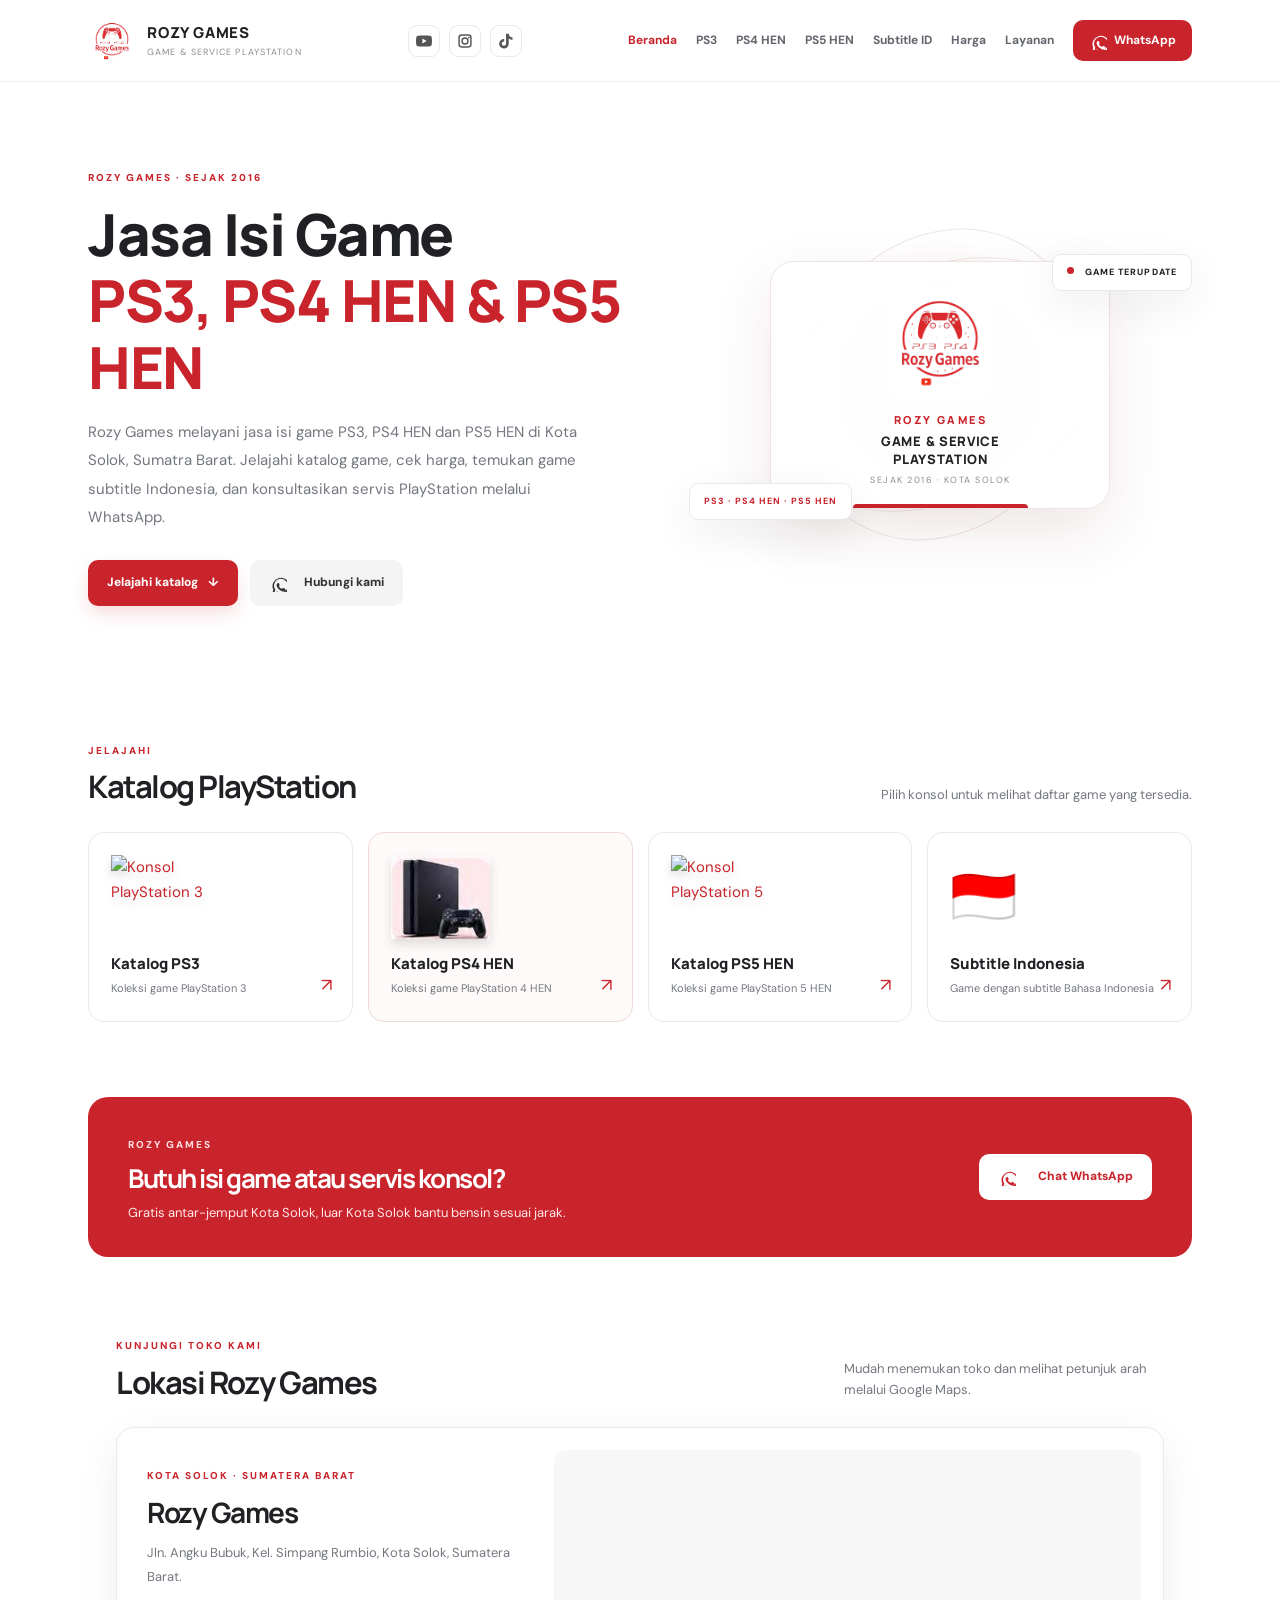
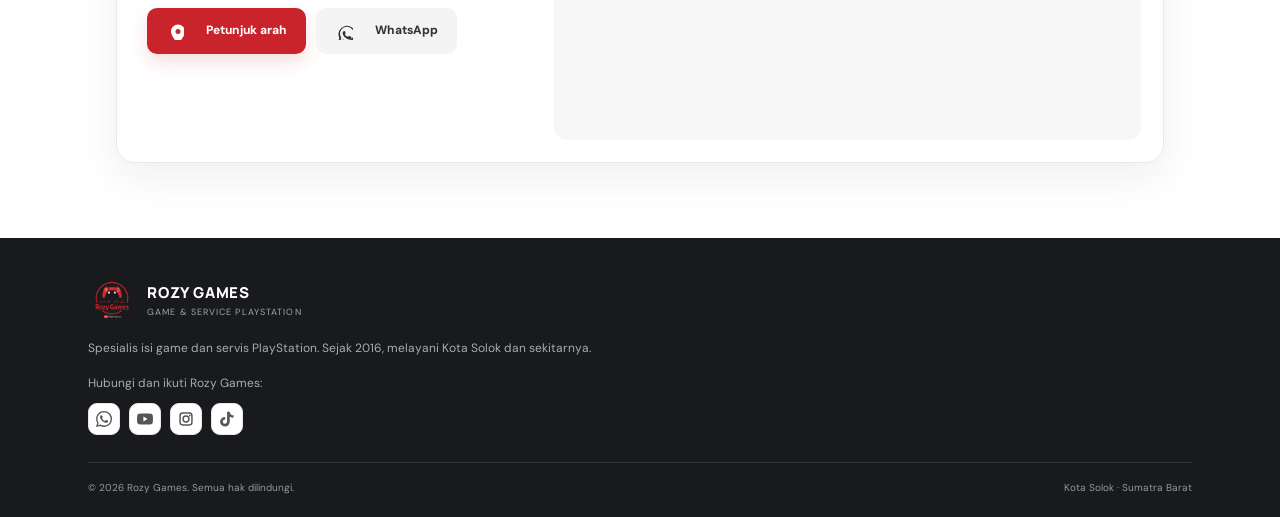
==== index.html @ 08926e6e "Tambahkan data bisnis lokal terstruktur Rozy Games" ====
<!doctype html>
<html lang="id">
<head>
  <meta charset="utf-8">
  <meta name="viewport" content="width=device-width, initial-scale=1">
  <meta name="theme-color" content="#ffffff">
  <meta name="description" content="Rozy Games melayani jasa isi game PS3, PS4 HEN dan PS5 HEN di Kota Solok, Sumatra Barat. Lihat katalog game, harga isi game, subtitle Indonesia, dan layanan servis PlayStation. Hubungi WhatsApp.">
  <title>Rozy Games | Jasa Isi Game PS3, PS4 HEN & PS5 HEN Kota Solok</title>
  <link rel="preconnect" href="https://fonts.googleapis.com">
  <link rel="preconnect" href="https://fonts.gstatic.com" crossorigin>
  <link href="https://fonts.googleapis.com/css2?family=DM+Sans:wght@400;500;600;700;800&family=Manrope:wght@400;500;600;700;800&display=swap" rel="stylesheet">
  <link rel="stylesheet" href="css/style.css">
  <style>
    .location-section{max-width:1104px;margin:0 auto 75px;padding:0 28px}
    .location-card{display:grid;grid-template-columns:.8fr 1.2fr;gap:24px;align-items:stretch;border:1px solid var(--line);border-radius:18px;padding:22px;background:#fff;box-shadow:var(--shadow)}
    .location-info{padding:12px 8px}.location-info h2{font-size:28px;margin:9px 0 12px}.location-info p{color:var(--muted);font-size:13px;line-height:1.8}
    .location-map{width:100%;min-height:290px;border:0;border-radius:13px;background:var(--soft)}
    .location-actions{display:flex;gap:10px;flex-wrap:wrap;margin-top:20px}
    @media(max-width:760px){.location-section{padding:0 18px;margin-bottom:50px}.location-card{grid-template-columns:1fr;padding:17px;gap:15px}.location-map{min-height:250px}.location-info{padding:5px}}
  </style>

<link rel="canonical" href="https://rozygames.github.io/rozy-games/">
<meta property="og:type" content="website">
<meta property="og:locale" content="id_ID">
<meta property="og:site_name" content="Rozy Games">
<meta property="og:title" content="Rozy Games | Jasa Isi Game PS3, PS4 HEN & PS5 HEN Kota Solok">
<meta property="og:description" content="Rozy Games Kota Solok, Sumatera Barat: katalog game PS3, PS4 HEN, PS5 HEN, game subtitle Indonesia, isi game dan servis PlayStation. Hubungi WhatsApp.">
<meta property="og:url" content="https://rozygames.github.io/rozy-games/">
<meta name="twitter:card" content="summary">
<meta name="twitter:title" content="Rozy Games | Jasa Isi Game PS3, PS4 HEN & PS5 HEN Kota Solok">
<meta name="twitter:description" content="Rozy Games Kota Solok, Sumatera Barat: katalog game PS3, PS4 HEN, PS5 HEN, game subtitle Indonesia, isi game dan servis PlayStation. Hubungi WhatsApp.">
<script type="application/ld+json">
{
  "@context":"https://schema.org",
  "@graph":[
    {
      "@type":"WebSite",
      "@id":"https://rozygames.github.io/rozy-games/#website",
      "url":"https://rozygames.github.io/rozy-games/",
      "name":"Rozy Games",
      "inLanguage":"id-ID"
    },
    {
      "@type":"LocalBusiness",
      "@id":"https://rozygames.github.io/rozy-games/#business",
      "name":"Rozy Games",
      "url":"https://rozygames.github.io/rozy-games/",
      "image":"https://rozygames.github.io/rozy-games/assets/logo-rozy.png",
      "description":"Jasa isi game PS3, PS4 HEN dan PS5 HEN serta layanan servis PlayStation di Kota Solok, Sumatra Barat.",
      "telephone":"+6281270635111",
      "address":{
        "@type":"PostalAddress",
        "streetAddress":"Jln. Angku Bubuk, Kelurahan Simpang Rumbio",
        "addressLocality":"Kota Solok",
        "addressRegion":"Sumatra Barat",
        "addressCountry":"ID"
      },
      "geo":{
        "@type":"GeoCoordinates",
        "latitude":-0.8067235,
        "longitude":100.6772434
      },
      "areaServed":[
        {"@type":"City","name":"Kota Solok"},
        {"@type":"AdministrativeArea","name":"Sumatra Barat"}
      ],
      "sameAs":[
        "https://www.youtube.com/@RozyGames",
        "https://www.instagram.com/rozygames/",
        "https://www.tiktok.com/@rozy_games"
      ]
    }
  ]
}
</script>
</head>
<body>
<header class="site-header">
  <div class="header-inner">
    <a class="brand" href="index.html" aria-label="Rozy Games Beranda">
      <img class="brand-logo" src="assets/logo-rozy.png" alt="Logo Rozy Games">
      <span class="brand-text"><strong>ROZY GAMES</strong><small>GAME & SERVICE PLAYSTATION</small></span>
    </a>
    <div class="header-socials" aria-label="Media sosial Rozy Games">
      <a href="https://www.youtube.com/@RozyGames" target="_blank" rel="noopener noreferrer" aria-label="YouTube Rozy Games" title="YouTube">
        <svg viewBox="0 0 24 24" aria-hidden="true"><path d="M23.5 6.2a3 3 0 0 0-2.1-2.1C19.5 3.6 12 3.6 12 3.6s-7.5 0-9.4.5A3 3 0 0 0 .5 6.2 31 31 0 0 0 0 12a31 31 0 0 0 .5 5.8 3 3 0 0 0 2.1 2.1c1.9.5 9.4.5 9.4.5s7.5 0 9.4-.5a3 3 0 0 0 2.1-2.1A31 31 0 0 0 24 12a31 31 0 0 0-.5-5.8ZM9.6 15.6V8.4l6.3 3.6-6.3 3.6Z"/></svg>
      </a>
      <a href="https://www.instagram.com/rozygames/" target="_blank" rel="noopener noreferrer" aria-label="Instagram Rozy Games" title="Instagram">
        <svg viewBox="0 0 24 24" aria-hidden="true"><path d="M7 2h10a5 5 0 0 1 5 5v10a5 5 0 0 1-5 5H7a5 5 0 0 1-5-5V7a5 5 0 0 1 5-5Zm0 2.2A2.8 2.8 0 0 0 4.2 7v10A2.8 2.8 0 0 0 7 19.8h10a2.8 2.8 0 0 0 2.8-2.8V7A2.8 2.8 0 0 0 17 4.2H7Zm5 2.3a5.5 5.5 0 1 1 0 11 5.5 5.5 0 0 1 0-11Zm0 2.2a3.3 3.3 0 1 0 0 6.6 3.3 3.3 0 0 0 0-6.6Zm5.7-3.1a1.3 1.3 0 1 1 0 2.6 1.3 1.3 0 0 1 0-2.6Z"/></svg>
      </a>
      <a href="https://www.tiktok.com/@rozy_games" target="_blank" rel="noopener noreferrer" aria-label="TikTok Rozy Games" title="TikTok">
        <svg viewBox="0 0 24 24" aria-hidden="true"><path d="M19.6 6.2a5.8 5.8 0 0 1-3.5-4.8V1h-4v15.1a3.2 3.2 0 1 1-2.8-3.2v-4a7.2 7.2 0 1 0 6.8 7.2V8.4a9.7 9.7 0 0 0 5.7 1.9v-4a5.8 5.8 0 0 1-2.2-.1Z"/></svg>
      </a>
    </div>
    <button class="menu-toggle" id="menuToggle" aria-label="Buka menu" aria-expanded="false">☰</button>
    <nav class="main-nav" id="mainNav"><a class="nav-link active" href="index.html">Beranda</a><a class="nav-link" href="ps3.html">PS3</a><a class="nav-link" href="ps4-hen.html">PS4 HEN</a><a class="nav-link" href="ps5-hen.html">PS5 HEN</a><a class="nav-link" href="subtitle-indonesia.html">Subtitle ID</a><a class="nav-link" href="harga.html">Harga</a><a class="nav-link" href="servis.html">Layanan</a>
      <a class="nav-contact" href="https://wa.me/6281270635111" target="_blank" rel="noopener"><svg class="action-icon" style="width:18px;height:18px;min-width:18px;max-width:18px;min-height:18px;max-height:18px;display:inline-block;flex:0 0 18px;vertical-align:middle;fill:currentColor;margin-right:7px"><path d="M20.5 11.8a8.5 8.5 0 0 1-12.6 7.4L3 20.5l1.3-4.7a8.5 8.5 0 1 1 16.2-4Zm-8.5-7a6.9 6.9 0 0 0-5.9 10.5l.2.4-.8 2.7 2.8-.8.4.2a6.9 6.9 0 1 0 3.3-13Zm3.8 9.8c-.2-.1-1.2-.6-1.4-.7-.2-.1-.3-.1-.5.1l-.6.7c-.1.2-.3.2-.5.1a5.7 5.7 0 0 1-2.8-2.4c-.2-.3.2-.3.6-1.1.1-.2 0-.3 0-.4l-.6-1.4c-.2-.4-.4-.4-.5-.4h-.5c-.2 0-.4.1-.6.3-.2.2-.8.8-.8 1.9s.8 2.2.9 2.3c.1.2 1.6 2.5 3.9 3.4 1.4.6 2 .6 2.7.5.4-.1 1.2-.5 1.4-1 .2-.5.2-.9.1-1 0-.1-.2-.2-.4-.3Z"/></svg>WhatsApp</a>
    </nav>
  </div>
</header>
<main>
<section class="hero">
  <div class="hero-copy">
    <span class="eyebrow">ROZY GAMES · SEJAK 2016</span>
    <h1>Jasa Isi Game<br><em>PS3, PS4 HEN & PS5 HEN</em></h1>
    <p>Rozy Games melayani jasa isi game PS3, PS4 HEN dan PS5 HEN di Kota Solok, Sumatra Barat. Jelajahi katalog game, cek harga, temukan game subtitle Indonesia, dan konsultasikan servis PlayStation melalui WhatsApp.</p>
    <div class="hero-actions">
      <a class="btn btn-red" href="#katalog">Jelajahi katalog <span>↓</span></a>
      <a class="btn btn-light" href="https://wa.me/6281270635111" target="_blank" rel="noopener"><svg class="action-icon" style="width:18px;height:18px;min-width:18px;max-width:18px;min-height:18px;max-height:18px;display:inline-block;flex:0 0 18px;vertical-align:middle;fill:currentColor;margin-right:7px"><path d="M20.5 11.8a8.5 8.5 0 0 1-12.6 7.4L3 20.5l1.3-4.7a8.5 8.5 0 1 1 16.2-4Zm-8.5-7a6.9 6.9 0 0 0-5.9 10.5l.2.4-.8 2.7 2.8-.8.4.2a6.9 6.9 0 1 0 3.3-13Zm3.8 9.8c-.2-.1-1.2-.6-1.4-.7-.2-.1-.3-.1-.5.1l-.6.7c-.1.2-.3.2-.5.1a5.7 5.7 0 0 1-2.8-2.4c-.2-.3.2-.3.6-1.1.1-.2 0-.3 0-.4l-.6-1.4c-.2-.4-.4-.4-.5-.4h-.5c-.2 0-.4.1-.6.3-.2.2-.8.8-.8 1.9s.8 2.2.9 2.3c.1.2 1.6 2.5 3.9 3.4 1.4.6 2 .6 2.7.5.4-.1 1.2-.5 1.4-1 .2-.5.2-.9.1-1 0-.1-.2-.2-.4-.3Z"/></svg>Hubungi kami</a>
    </div>
  </div>
  <div class="hero-art" aria-label="Identitas Rozy Games">
    <div class="showcase-glow"></div>
    <div class="showcase-orbit showcase-orbit-one"></div><div class="showcase-orbit showcase-orbit-two"></div>
    <div class="showcase-card">
      <div class="showcase-logo"><img src="assets/logo-rozy.png" alt="Logo Rozy Games"></div>
      <div class="showcase-copy"><span>ROZY GAMES</span><strong>GAME & SERVICE<br>PLAYSTATION</strong><small>SEJAK 2016 · KOTA SOLOK</small></div>
      <div class="showcase-accent"></div>
    </div>
    <div class="float-chip chip-top"><span class="chip-dot"></span> GAME TERUPDATE</div>
    <div class="float-chip chip-bottom">PS3 · PS4 HEN · PS5 HEN</div>
  </div>
</section>
<section class="section" id="katalog">
  <div class="section-heading"><div><span class="eyebrow">JELAJAHI</span><h2>Katalog PlayStation</h2></div><p>Pilih konsol untuk melihat daftar game yang tersedia.</p></div>
  <div class="category-grid">
    <a class="category-card" href="ps3.html"><span class="category-icon" aria-label="Konsol PS3"><img alt="Konsol PlayStation 3" src="https://commons.wikimedia.org/wiki/Special:FilePath/Sony-PlayStation-PS3-Slim-Console-FL.jpg?width=640"></span><span class="category-name">Katalog PS3</span><span class="category-desc">Koleksi game PlayStation 3</span><span class="card-arrow">↗</span></a>
    <a class="category-card featured" href="ps4-hen.html"><span class="category-icon" aria-label="Konsol PS4"><img alt="Konsol PlayStation 4" src="[data-uri]"></span><span class="category-name">Katalog PS4 HEN</span><span class="category-desc">Koleksi game PlayStation 4 HEN</span><span class="card-arrow">↗</span></a>
    <a class="category-card" href="ps5-hen.html"><span class="category-icon" aria-label="Konsol PS5"><img alt="Konsol PlayStation 5" src="https://store.sony.co.nz/dw/image/v2/ABBC_PRD/on/demandware.static/-/Sites-sony-master-catalog/default/dw1b537bbb/images/PLAYSTATION5W/PLAYSTATION5W.png"></span><span class="category-name">Katalog PS5 HEN</span><span class="category-desc">Koleksi game PlayStation 5 HEN</span><span class="card-arrow">↗</span></a>
    <a class="category-card" href="subtitle-indonesia.html"><span class="category-icon" aria-label="Bendera Indonesia" style="font-size:54px;line-height:1">🇮🇩</span><span class="category-name">Subtitle Indonesia</span><span class="category-desc">Game dengan subtitle Bahasa Indonesia</span><span class="card-arrow">↗</span></a>
  </div>
</section>
<section class="service-strip">
  <div><span class="eyebrow">ROZY GAMES</span><h2>Butuh isi game atau servis konsol?</h2><p>Gratis antar-jemput Kota Solok, luar Kota Solok bantu bensin sesuai jarak.</p></div>
  <a class="btn btn-white" href="https://wa.me/6281270635111" target="_blank" rel="noopener"><svg class="action-icon" style="width:18px;height:18px;min-width:18px;max-width:18px;min-height:18px;max-height:18px;display:inline-block;flex:0 0 18px;vertical-align:middle;fill:currentColor;margin-right:7px"><path d="M20.5 11.8a8.5 8.5 0 0 1-12.6 7.4L3 20.5l1.3-4.7a8.5 8.5 0 1 1 16.2-4Zm-8.5-7a6.9 6.9 0 0 0-5.9 10.5l.2.4-.8 2.7 2.8-.8.4.2a6.9 6.9 0 1 0 3.3-13Zm3.8 9.8c-.2-.1-1.2-.6-1.4-.7-.2-.1-.3-.1-.5.1l-.6.7c-.1.2-.3.2-.5.1a5.7 5.7 0 0 1-2.8-2.4c-.2-.3.2-.3.6-1.1.1-.2 0-.3 0-.4l-.6-1.4c-.2-.4-.4-.4-.5-.4h-.5c-.2 0-.4.1-.6.3-.2.2-.8.8-.8 1.9s.8 2.2.9 2.3c.1.2 1.6 2.5 3.9 3.4 1.4.6 2 .6 2.7.5.4-.1 1.2-.5 1.4-1 .2-.5.2-.9.1-1 0-.1-.2-.2-.4-.3Z"/></svg>Chat WhatsApp</a>
</section>
<section class="location-section" id="lokasi">
  <div class="section-heading"><div><span class="eyebrow">KUNJUNGI TOKO KAMI</span><h2>Lokasi Rozy Games</h2></div><p>Mudah menemukan toko dan melihat petunjuk arah melalui Google Maps.</p></div>
  <div class="location-card">
    <div class="location-info">
      <span class="eyebrow">KOTA SOLOK · SUMATERA BARAT</span>
      <h2>Rozy Games</h2>
      <p>Jln. Angku Bubuk, Kel. Simpang Rumbio, Kota Solok, Sumatera Barat.</p>
      <div class="location-actions">
        <a class="btn btn-red" href="https://www.google.com/maps/dir/?api=1&destination=-0.8067235%2C100.6772434" target="_blank" rel="noopener"><svg class="action-icon" style="width:18px;height:18px;min-width:18px;max-width:18px;min-height:18px;max-height:18px;display:inline-block;flex:0 0 18px;vertical-align:middle;fill:currentColor;margin-right:7px"><path d="M12 2.5a7 7 0 0 0-7 7c0 5.1 7 12 7 12s7-6.9 7-12a7 7 0 0 0-7-7Zm0 9.5a2.5 2.5 0 1 1 0-5 2.5 2.5 0 0 1 0 5Z"/></svg>Petunjuk arah</a>
        <a class="btn btn-light" href="https://wa.me/6281270635111" target="_blank" rel="noopener"><svg class="action-icon" style="width:18px;height:18px;min-width:18px;max-width:18px;min-height:18px;max-height:18px;display:inline-block;flex:0 0 18px;vertical-align:middle;fill:currentColor;margin-right:7px"><path d="M20.5 11.8a8.5 8.5 0 0 1-12.6 7.4L3 20.5l1.3-4.7a8.5 8.5 0 1 1 16.2-4Zm-8.5-7a6.9 6.9 0 0 0-5.9 10.5l.2.4-.8 2.7 2.8-.8.4.2a6.9 6.9 0 1 0 3.3-13Zm3.8 9.8c-.2-.1-1.2-.6-1.4-.7-.2-.1-.3-.1-.5.1l-.6.7c-.1.2-.3.2-.5.1a5.7 5.7 0 0 1-2.8-2.4c-.2-.3.2-.3.6-1.1.1-.2 0-.3 0-.4l-.6-1.4c-.2-.4-.4-.4-.5-.4h-.5c-.2 0-.4.1-.6.3-.2.2-.8.8-.8 1.9s.8 2.2.9 2.3c.1.2 1.6 2.5 3.9 3.4 1.4.6 2 .6 2.7.5.4-.1 1.2-.5 1.4-1 .2-.5.2-.9.1-1 0-.1-.2-.2-.4-.3Z"/></svg>WhatsApp</a>
      </div>
    </div>
    <iframe class="location-map" title="Peta lokasi Rozy Games di Simpang Rumbio, Kota Solok" src="https://www.google.com/maps?q=-0.8067235,100.6772434&z=16&output=embed" loading="lazy" referrerpolicy="no-referrer-when-downgrade" allowfullscreen></iframe>
  </div>
</section>
</main>
<footer class="site-footer">
  <div class="footer-main">
    <div class="brand footer-brand"><img class="brand-logo" src="assets/logo-rozy.png" alt="Logo Rozy Games"><span class="brand-text"><strong>ROZY GAMES</strong><small>GAME & SERVICE PLAYSTATION</small></span></div>
    <p>Spesialis isi game dan servis PlayStation. Sejak 2016, melayani Kota Solok dan sekitarnya.</p>
    <p class="footer-contact-label">Hubungi dan ikuti Rozy Games:</p>
    <div class="header-socials footer-social-icons" aria-label="Hubungi dan ikuti Rozy Games">
<a href="https://wa.me/6281270635111" target="_blank" rel="noopener noreferrer" aria-label="WhatsApp Rozy Games 0812 7063 5111" title="WhatsApp 0812 7063 5111"><svg viewBox="0 0 24 24" aria-hidden="true"><path d="M20.52 3.48A11.86 11.86 0 0 0 12.08 0C5.5 0 .15 5.34.15 11.92c0 2.1.55 4.15 1.6 5.96L0 24l6.28-1.65a11.9 11.9 0 0 0 5.79 1.48h.01c6.58 0 11.93-5.35 11.93-11.93 0-3.19-1.24-6.19-3.49-8.42ZM12.08 21.8h-.01a9.9 9.9 0 0 1-5.04-1.38l-.36-.21-3.73.98.99-3.64-.24-.37a9.87 9.87 0 0 1-1.52-5.26c0-5.47 4.45-9.92 9.92-9.92a9.85 9.85 0 0 1 7.02 2.91 9.85 9.85 0 0 1 2.9 7.02c0 5.47-4.45 9.92-9.93 9.92Zm5.45-7.43c-.3-.15-1.76-.87-2.03-.97-.27-.1-.47-.15-.67.15-.2.3-.77.97-.94 1.17-.17.2-.35.22-.65.07-.3-.15-1.26-.46-2.4-1.47-.89-.79-1.49-1.77-1.66-2.07-.17-.3-.02-.46.13-.61.13-.13.3-.35.45-.52.15-.17.2-.3.3-.5.1-.2.05-.37-.02-.52-.08-.15-.67-1.62-.92-2.22-.24-.58-.49-.5-.67-.51h-.57c-.2 0-.52.07-.79.37-.27.3-1.04 1.02-1.04 2.49s1.07 2.89 1.22 3.09c.15.2 2.1 3.2 5.08 4.49.71.31 1.27.5 1.7.64.71.23 1.36.2 1.87.12.57-.08 1.76-.72 2.01-1.42.25-.7.25-1.29.17-1.42-.07-.12-.27-.2-.57-.35Z"/></svg></a>
<a href="https://www.youtube.com/@RozyGames" target="_blank" rel="noopener noreferrer" aria-label="YouTube Rozy Games" title="YouTube"><svg viewBox="0 0 24 24" aria-hidden="true"><path d="M23.5 6.2a3 3 0 0 0-2.1-2.1C19.5 3.6 12 3.6 12 3.6s-7.5 0-9.4.5A3 3 0 0 0 .5 6.2 31 31 0 0 0 0 12a31 31 0 0 0 .5 5.8 3 3 0 0 0 2.1 2.1c1.9.5 9.4.5 9.4.5s7.5 0 9.4-.5a3 3 0 0 0 2.1-2.1A31 31 0 0 0 24 12a31 31 0 0 0-.5-5.8ZM9.6 15.6V8.4l6.3 3.6-6.3 3.6Z"/></svg></a>
<a href="https://www.instagram.com/rozygames/" target="_blank" rel="noopener noreferrer" aria-label="Instagram Rozy Games" title="Instagram"><svg viewBox="0 0 24 24" aria-hidden="true"><path d="M7 2h10a5 5 0 0 1 5 5v10a5 5 0 0 1-5 5H7a5 5 0 0 1-5-5V7a5 5 0 0 1 5-5Zm0 2.2A2.8 2.8 0 0 0 4.2 7v10A2.8 2.8 0 0 0 7 19.8h10a2.8 2.8 0 0 0 2.8-2.8V7A2.8 2.8 0 0 0 17 4.2H7Zm5 2.3a5.5 5.5 0 1 1 0 11 5.5 5.5 0 0 1 0-11Zm0 2.2a3.3 3.3 0 1 0 0 6.6 3.3 3.3 0 0 0 0-6.6Zm5.7-3.1a1.3 1.3 0 1 1 0 2.6 1.3 1.3 0 0 1 0-2.6Z"/></svg></a>
<a href="https://www.tiktok.com/@rozy_games" target="_blank" rel="noopener noreferrer" aria-label="TikTok Rozy Games" title="TikTok"><svg viewBox="0 0 24 24" aria-hidden="true"><path d="M19.6 6.2a5.8 5.8 0 0 1-3.5-4.8V1h-4v15.1a3.2 3.2 0 1 1-2.8-3.2v-4a7.2 7.2 0 1 0 6.8 7.2V8.4a9.7 9.7 0 0 0 5.7 1.9v-4a5.8 5.8 0 0 1-2.2-.1Z"/></svg></a>
</div>
  </div>
  <div class="footer-bottom"><span>© <span id="year"></span> Rozy Games. Semua hak dilindungi.</span><span>Kota Solok · Sumatra Barat</span></div>
</footer>
<script src="js/main.js"></script>
</body>
</html>
---- css/style.css ----
:root{--red:#c9232b;--red-dark:#a91c24;--ink:#202124;--muted:#73777f;--line:#e9e9ec;--soft:#f7f7f8;--shadow:0 14px 40px rgba(25,25,35,.07)}
*{box-sizing:border-box}html{scroll-behavior:smooth}body{margin:0;background:#fff;color:var(--ink);font-family:"DM Sans",Arial,sans-serif;font-size:15px;line-height:1.65;-webkit-font-smoothing:antialiased}a{color:inherit;text-decoration:none}
.site-header{height:82px;background:rgba(255,255,255,.97);border-bottom:1px solid #f0f0f1;position:sticky;top:0;z-index:20;backdrop-filter:blur(12px)}.header-inner{max-width:1160px;height:100%;margin:auto;padding:0 28px;display:flex;align-items:center;justify-content:space-between;gap:24px}
.brand{display:flex;align-items:center;gap:11px;flex-shrink:0}.brand-logo{width:48px;height:48px;object-fit:contain;border-radius:10px;display:block}.brand-text{display:flex;flex-direction:column;line-height:1.25}.brand-text strong{font:800 15px Manrope,sans-serif;letter-spacing:.8px}.brand-text small{font-size:9px;color:#8a8d93;letter-spacing:1.1px;margin-top:4px}
.header-socials{display:flex;align-items:center;gap:9px;flex-shrink:0}.header-socials a{width:32px;height:32px;display:grid;place-items:center;border:1px solid var(--line);border-radius:9px;background:#fff;color:#555;transition:.2s}.header-socials a:hover{color:var(--red);border-color:#efc5c7;background:#fffafa;transform:translateY(-2px)}.header-socials svg{width:16px;height:16px;fill:currentColor;display:block}.header-socials a:first-child:hover{color:#e62117}.header-socials a:nth-child(2):hover{color:#c13584}.header-socials a:nth-child(3):hover{color:#111}
.main-nav{display:flex;align-items:center;gap:19px}.nav-link{font-size:12px;font-weight:700;color:#62666d;white-space:nowrap;transition:.2s}.nav-link:hover,.nav-link.active{color:var(--red)}.nav-contact{background:var(--red);color:white;padding:11px 16px;border-radius:10px;font-size:12px;font-weight:700;white-space:nowrap}.nav-contact:hover,.btn-red:hover{background:var(--red-dark)}.menu-toggle{display:none;border:0;background:var(--soft);border-radius:9px;padding:9px 12px;font-size:20px}
.hero{max-width:1160px;margin:0 auto;padding:82px 28px 76px;min-height:480px;display:grid;grid-template-columns:1.05fr .95fr;align-items:center;gap:45px;overflow:hidden}.eyebrow{font-size:10px;letter-spacing:2px;font-weight:800;color:var(--red)}h1,h2{font-family:Manrope,"DM Sans",sans-serif;letter-spacing:-1.5px;line-height:1.15;margin:12px 0 17px}h1{font-size:clamp(36px,5vw,58px);font-weight:800}h1 em,h2 em{font-style:normal;color:var(--red)}.hero-copy p,.page-intro p{color:var(--muted);max-width:520px;font-size:15px;line-height:1.9}
.hero-actions{display:flex;gap:12px;flex-wrap:wrap;margin-top:28px}.btn{display:inline-flex;align-items:center;justify-content:center;gap:15px;padding:13px 19px;border-radius:10px;font-size:12px;font-weight:800;transition:.2s}.btn-red{background:var(--red);color:white;box-shadow:0 8px 18px #c9232b25}.btn-light{background:#f4f4f5;color:#333}.btn-white{background:white;color:var(--red)}
.hero-art{height:340px;position:relative;display:grid;place-items:center;isolation:isolate}.showcase-glow{position:absolute;width:290px;height:290px;border-radius:50%;background:radial-gradient(circle,#fbe9ea 0%,#fff7f7 48%,transparent 72%);z-index:-2}.showcase-orbit{position:absolute;border:1px solid #f0e4e5;border-radius:50%;z-index:-1}.showcase-orbit-one{width:350px;height:235px;transform:rotate(-22deg)}.showcase-orbit-two{width:275px;height:325px;transform:rotate(32deg)}.showcase-card{width:min(100%,340px);min-height:230px;position:relative;display:flex;flex-direction:column;align-items:center;justify-content:center;gap:13px;padding:25px 24px 22px;background:rgba(255,255,255,.94);border:1px solid #f0e2e3;border-radius:24px;box-shadow:0 24px 60px rgba(90,25,30,.10);text-align:center;overflow:hidden}.showcase-logo{width:112px;height:112px;border-radius:22px;background:#fff;display:grid;place-items:center;overflow:hidden}.showcase-logo img{width:100%;height:100%;object-fit:contain;display:block}.showcase-copy{display:flex;flex-direction:column;align-items:center;line-height:1.25}.showcase-copy span{font:800 11px Manrope,sans-serif;letter-spacing:2.4px;color:var(--red)}.showcase-copy strong{font:800 13px Manrope,sans-serif;letter-spacing:.7px;margin-top:5px}.showcase-copy small{font-size:9px;letter-spacing:1.5px;color:#8a8d93;margin-top:7px}.showcase-accent{position:absolute;bottom:0;left:24%;width:52%;height:4px;border-radius:5px 5px 0 0;background:var(--red)}.float-chip{position:absolute;z-index:2;background:#fff;border:1px solid var(--line);box-shadow:var(--shadow);border-radius:9px;padding:10px 14px;font-size:9px;font-weight:800;letter-spacing:1.1px}.chip-top{top:39px;right:0}.chip-bottom{bottom:35px;left:0;color:var(--red)}.chip-dot{display:inline-block;width:7px;height:7px;margin-right:7px;border-radius:50%;background:var(--red);vertical-align:1px}
.section{max-width:1160px;margin:0 auto;padding:55px 28px 75px}.section-heading{display:flex;align-items:end;justify-content:space-between;gap:20px;margin-bottom:27px}.section-heading h2,.service-strip h2{font-size:31px;margin:8px 0 0}.section-heading p{color:var(--muted);font-size:13px;max-width:320px;margin:0}.category-grid{display:grid;grid-template-columns:repeat(4,1fr);gap:15px}.category-card{position:relative;min-height:190px;border:1px solid var(--line);border-radius:16px;padding:22px;background:#fff;transition:.25s}.category-card:hover{transform:translateY(-4px);box-shadow:var(--shadow);border-color:#e7b5b8}.category-card.featured{background:#fffafa;border-color:#f0d9da}.category-icon{width:100px;height:84px;display:flex;align-items:center;justify-content:flex-start;border-radius:0;background:transparent;color:var(--red);margin-bottom:14px}.category-icon img{display:block;width:100%;height:100%;object-fit:contain;filter:drop-shadow(0 5px 5px rgba(20,20,25,.13))}.category-name{display:block;font:800 15px Manrope}.category-desc{display:block;color:var(--muted);font-size:11px;margin-top:5px}.card-arrow{position:absolute;right:20px;bottom:20px;color:var(--red);font-size:18px}
.service-strip{max-width:1104px;margin:0 auto 75px;background:var(--red);border-radius:20px;padding:34px 40px;color:#fff;display:flex;align-items:center;justify-content:space-between;gap:25px}.service-strip .eyebrow{color:#ffdfe1}.service-strip h2{font-size:26px}.service-strip p{margin:8px 0 0;color:#ffe9ea;font-size:13px}
.page-intro{background:linear-gradient(110deg,#fafafa,#fff);padding:66px max(28px,calc((100% - 1104px)/2)) 55px;border-bottom:1px solid #f2f2f3}.page-intro h1{font-size:clamp(34px,4.5vw,49px);margin:10px 0}.page-intro p{margin:0}.catalog-section{padding-top:32px}.catalog-tools{display:flex;align-items:center;justify-content:space-between;gap:16px;margin-bottom:22px}.search-box{width:min(100%,430px);display:flex;align-items:center;gap:10px;border:1px solid var(--line);border-radius:11px;padding:0 14px;height:47px;color:#9a9da3}.search-box span{font-size:22px}.search-box input{border:0;outline:0;flex:1;min-width:0;font:inherit;font-size:13px}.result-count{font-size:11px;color:var(--muted)}
.empty-panel{width:100%;border:1px dashed #dedee2;border-radius:17px;background:#fcfcfc;text-align:center;padding:42px 24px;grid-column:1/-1}.empty-symbol{width:44px;height:44px;border-radius:50%;background:#fbedee;color:var(--red);display:grid;place-items:center;font-size:25px;margin:0 auto 15px}.empty-panel h2{font-size:21px;letter-spacing:-.5px;margin:0 0 9px}.empty-panel p{color:var(--muted);font-size:13px;max-width:520px;margin:0 auto 20px}.catalog-empty{padding:55px 24px}
.site-footer{background:#191a1e;color:white;padding:38px max(28px,calc((100% - 1104px)/2)) 20px}.footer-main{padding-bottom:27px}.footer-brand .brand-text small{color:#a4a5aa}.footer-main p{color:#a9abb0;font-size:12px;margin:15px 0 9px}.footer-main>a{font-size:12px;color:#fff}.footer-bottom{border-top:1px solid #ffffff1c;padding-top:17px;display:flex;justify-content:space-between;gap:15px;color:#96989e;font-size:10px}
@media(max-width:1100px){.header-inner{gap:14px}.main-nav{gap:11px}.nav-link{font-size:10.5px}.header-socials{gap:6px}.header-socials a{width:29px;height:29px}}
@media(max-width:980px){.main-nav{gap:9px}.nav-link{font-size:10px}.header-inner{padding:0 20px}.header-socials{gap:5px}.header-socials a{width:27px;height:27px}.hero{padding-top:60px}.category-grid{grid-template-columns:repeat(2,1fr)}}
@media(max-width:760px){.site-header{height:70px}.header-inner{padding:0 18px;gap:10px}.header-socials{margin-left:auto;gap:6px}.header-socials a{width:30px;height:30px}.header-socials svg{width:15px;height:15px}.menu-toggle{display:block}.main-nav{display:none;position:absolute;top:69px;left:0;right:0;background:#fff;border-bottom:1px solid var(--line);padding:13px 20px 20px;box-shadow:0 14px 22px #0000000a;align-items:stretch;flex-direction:column;gap:0}.main-nav.open{display:flex}.nav-link{padding:11px 4px;border-bottom:1px solid #f3f3f4;font-size:13px}.nav-contact{text-align:center;margin-top:12px}.hero{grid-template-columns:1fr;padding:55px 22px 45px;gap:10px}.hero-copy p{font-size:14px}.hero-art{height:285px;margin-top:4px}.showcase-card{width:min(100%,310px);min-height:220px;padding:21px 18px}.showcase-logo{width:100px;height:100px}.showcase-orbit-one{width:290px;height:195px}.showcase-orbit-two{width:235px;height:275px}.chip-top{right:2%}.chip-bottom{left:2%}.section{padding:42px 20px 55px}.section-heading{display:block}.section-heading p{margin-top:12px}.section-heading h2,.service-strip h2{font-size:27px}.category-grid{gap:11px}.category-card{min-height:165px;padding:17px}.category-icon{margin-bottom:15px}.category-name{font-size:13px}.category-desc{font-size:10px}.service-strip{margin:0 18px 50px;padding:27px 23px;display:block}.service-strip .btn{margin-top:20px}.page-intro{padding:48px 22px 38px}.catalog-tools{align-items:flex-start;flex-direction:column}.search-box{width:100%}.result-count{padding-left:3px}.site-footer{padding:32px 22px 18px}.footer-bottom{flex-direction:column;gap:5px}}
@media(max-width:380px){.category-grid{grid-template-columns:1fr}.category-card{min-height:145px}.hero-actions .btn{width:100%}}

/* Kartu katalog game */
.game-grid{display:grid;grid-template-columns:repeat(auto-fill,minmax(205px,1fr));gap:20px;align-items:start}
.game-card{min-width:0;overflow:hidden;border:1px solid var(--line);border-radius:16px;background:#fff;box-shadow:0 8px 25px rgba(25,25,35,.045);transition:transform .2s,box-shadow .2s}
.game-card:hover{transform:translateY(-4px);box-shadow:var(--shadow)}
.game-card[hidden]{display:none!important}
.game-cover-wrap{position:relative;aspect-ratio:4/5;background:#f1f1f2;overflow:hidden}
.game-cover{width:100%;height:100%;object-fit:cover;display:block}
.subtitle-badge{position:absolute;left:9px;right:9px;bottom:9px;padding:7px 8px;border-radius:7px;background:rgba(190,25,34,.94);color:#fff;text-align:center;font-size:9px;font-weight:800;letter-spacing:.45px}
.game-info{padding:15px}.game-platform{font-size:9px;font-weight:800;letter-spacing:1px;color:var(--red)}
.game-title{font:800 17px/1.3 Manrope,sans-serif;letter-spacing:-.4px;margin:7px 0 13px}
.game-meta{display:flex;align-items:center;justify-content:space-between;padding:9px 0;border-top:1px solid var(--line);font-size:12px;color:var(--muted)}
.game-meta strong{color:var(--ink);font-size:13px}
.game-wa{display:flex;align-items:center;justify-content:center;margin-top:10px;padding:10px 11px;border-radius:9px;background:#fbedee;color:var(--red);font-size:11px;font-weight:800;text-align:center}
.game-wa:hover{background:var(--red);color:#fff}
@media(max-width:480px){.game-grid{grid-template-columns:repeat(2,minmax(0,1fr));gap:12px}.game-info{padding:11px}.game-title{font-size:14px}.subtitle-badge{font-size:8px;left:6px;right:6px;padding:6px 4px}.game-wa{font-size:10px}}


/* Tombol keranjang dan harga katalog PS3 */
.ps3-cart{display:flex;align-items:center;justify-content:center;gap:9px;margin-top:11px;padding:10px 12px;border-radius:10px;background:#eaf8ef;color:#147a3d;font-size:13px;font-weight:800;transition:background .2s,transform .2s}
.ps3-cart:hover{background:#d7f1e0;transform:translateY(-1px)}
.ps3-cart-icon{font-size:17px;line-height:1}
.ps3-cart-price{font-size:14px}
@media(max-width:480px){.ps3-cart{padding:9px 8px;font-size:12px}.ps3-cart-price{font-size:13px}}

/* Ikon aksi WhatsApp dan petunjuk arah di beranda */
.action-icon{width:18px;height:18px;flex:0 0 18px;display:inline-block;vertical-align:middle;fill:currentColor;margin-right:7px}

/* Pastikan ikon tombol tetap kecil dan sejajar di semua ukuran layar */
.btn .action-icon,.nav-contact .action-icon{width:18px!important;height:18px!important;min-width:18px!important;max-width:18px!important;min-height:18px!important;max-height:18px!important;flex:0 0 18px!important;display:inline-block!important;vertical-align:middle!important}
.hero-actions .btn{gap:10px}
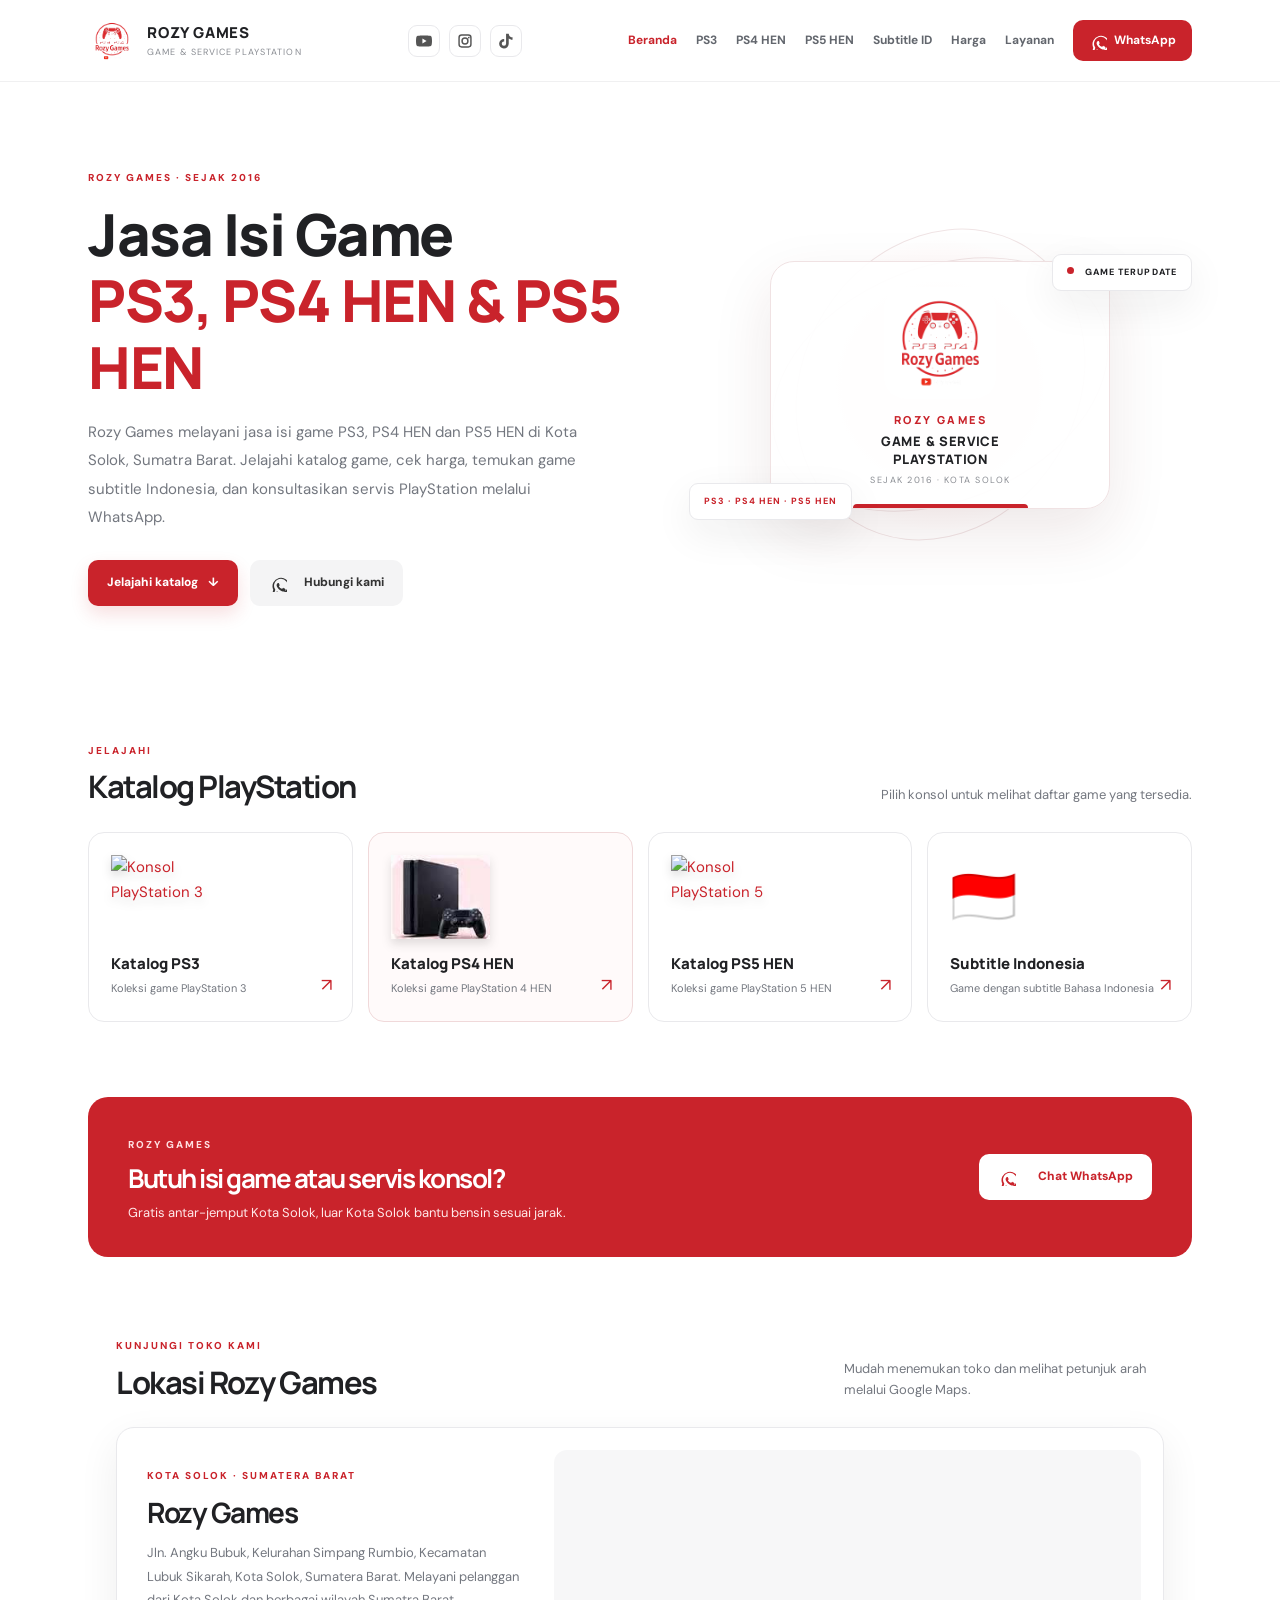
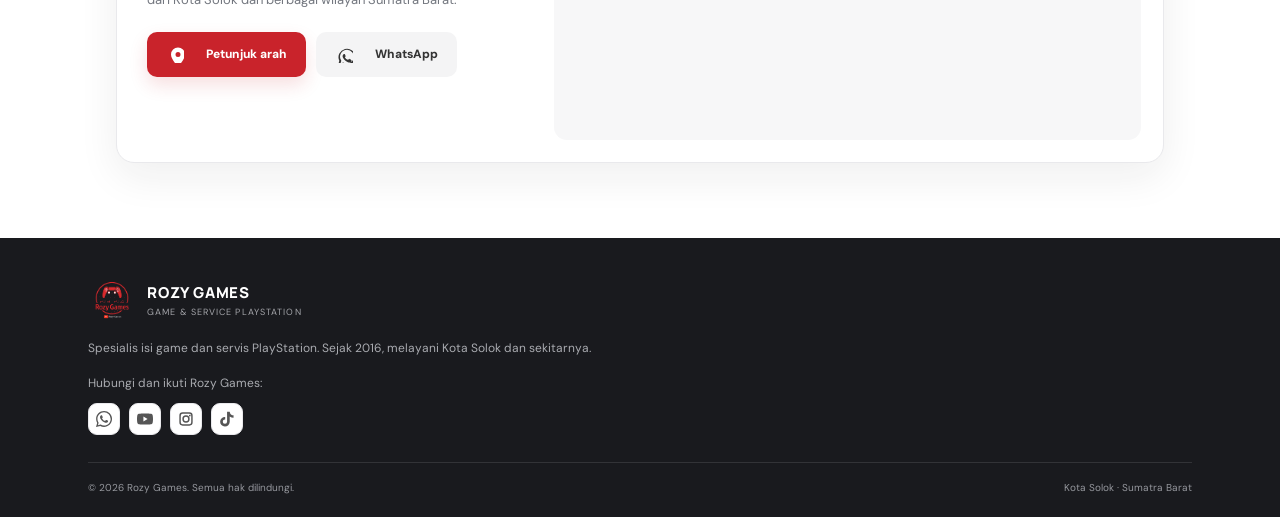
==== commit 0649b12d: "Improve homepage local SEO address details" ====
--- a/index.html
+++ b/index.html
@@ -24,11 +24,11 @@
 <meta property="og:locale" content="id_ID">
 <meta property="og:site_name" content="Rozy Games">
 <meta property="og:title" content="Rozy Games | Jasa Isi Game PS3, PS4 HEN & PS5 HEN Kota Solok">
-<meta property="og:description" content="Rozy Games Kota Solok, Sumatera Barat: katalog game PS3, PS4 HEN, PS5 HEN, game subtitle Indonesia, isi game dan servis PlayStation. Hubungi WhatsApp.">
+<meta property="og:description" content="Rozy Games melayani jasa isi game PS3, PS4 HEN dan PS5 HEN di Kota Solok, Sumatra Barat. Lihat katalog game, harga isi game, subtitle Indonesia, dan layanan servis PlayStation. Hubungi WhatsApp.">
 <meta property="og:url" content="https://rozygames.github.io/rozy-games/">
 <meta name="twitter:card" content="summary">
 <meta name="twitter:title" content="Rozy Games | Jasa Isi Game PS3, PS4 HEN & PS5 HEN Kota Solok">
-<meta name="twitter:description" content="Rozy Games Kota Solok, Sumatera Barat: katalog game PS3, PS4 HEN, PS5 HEN, game subtitle Indonesia, isi game dan servis PlayStation. Hubungi WhatsApp.">
+<meta name="twitter:description" content="Rozy Games melayani jasa isi game PS3, PS4 HEN dan PS5 HEN di Kota Solok, Sumatra Barat. Lihat katalog game, harga isi game, subtitle Indonesia, dan layanan servis PlayStation. Hubungi WhatsApp.">
 <script type="application/ld+json">
 {
   "@context":"https://schema.org",
@@ -124,9 +124,9 @@
 <section class="section" id="katalog">
   <div class="section-heading"><div><span class="eyebrow">JELAJAHI</span><h2>Katalog PlayStation</h2></div><p>Pilih konsol untuk melihat daftar game yang tersedia.</p></div>
   <div class="category-grid">
-    <a class="category-card" href="ps3.html"><span class="category-icon" aria-label="Konsol PS3"><img alt="Konsol PlayStation 3" src="https://commons.wikimedia.org/wiki/Special:FilePath/Sony-PlayStation-PS3-Slim-Console-FL.jpg?width=640"></span><span class="category-name">Katalog PS3</span><span class="category-desc">Koleksi game PlayStation 3</span><span class="card-arrow">↗</span></a>
-    <a class="category-card featured" href="ps4-hen.html"><span class="category-icon" aria-label="Konsol PS4"><img alt="Konsol PlayStation 4" src="[data-uri]"></span><span class="category-name">Katalog PS4 HEN</span><span class="category-desc">Koleksi game PlayStation 4 HEN</span><span class="card-arrow">↗</span></a>
-    <a class="category-card" href="ps5-hen.html"><span class="category-icon" aria-label="Konsol PS5"><img alt="Konsol PlayStation 5" src="https://store.sony.co.nz/dw/image/v2/ABBC_PRD/on/demandware.static/-/Sites-sony-master-catalog/default/dw1b537bbb/images/PLAYSTATION5W/PLAYSTATION5W.png"></span><span class="category-name">Katalog PS5 HEN</span><span class="category-desc">Koleksi game PlayStation 5 HEN</span><span class="card-arrow">↗</span></a>
+    <a class="category-card" href="ps3.html"><span class="category-icon" aria-label="Konsol PS3"><img alt="Konsol PlayStation 3" loading="lazy" decoding="async" src="https://commons.wikimedia.org/wiki/Special:FilePath/Sony-PlayStation-PS3-Slim-Console-FL.jpg?width=640"></span><span class="category-name">Katalog PS3</span><span class="category-desc">Koleksi game PlayStation 3</span><span class="card-arrow">↗</span></a>
+    <a class="category-card featured" href="ps4-hen.html"><span class="category-icon" aria-label="Konsol PS4"><img alt="Konsol PlayStation 4" loading="lazy" decoding="async" src="[data-uri]"></span><span class="category-name">Katalog PS4 HEN</span><span class="category-desc">Koleksi game PlayStation 4 HEN</span><span class="card-arrow">↗</span></a>
+    <a class="category-card" href="ps5-hen.html"><span class="category-icon" aria-label="Konsol PS5"><img alt="Konsol PlayStation 5" loading="lazy" decoding="async" src="https://store.sony.co.nz/dw/image/v2/ABBC_PRD/on/demandware.static/-/Sites-sony-master-catalog/default/dw1b537bbb/images/PLAYSTATION5W/PLAYSTATION5W.png"></span><span class="category-name">Katalog PS5 HEN</span><span class="category-desc">Koleksi game PlayStation 5 HEN</span><span class="card-arrow">↗</span></a>
     <a class="category-card" href="subtitle-indonesia.html"><span class="category-icon" aria-label="Bendera Indonesia" style="font-size:54px;line-height:1">🇮🇩</span><span class="category-name">Subtitle Indonesia</span><span class="category-desc">Game dengan subtitle Bahasa Indonesia</span><span class="card-arrow">↗</span></a>
   </div>
 </section>
@@ -140,7 +140,7 @@
     <div class="location-info">
       <span class="eyebrow">KOTA SOLOK · SUMATERA BARAT</span>
       <h2>Rozy Games</h2>
-      <p>Jln. Angku Bubuk, Kel. Simpang Rumbio, Kota Solok, Sumatera Barat.</p>
+      <p>Jln. Angku Bubuk, Kelurahan Simpang Rumbio, Kecamatan Lubuk Sikarah, Kota Solok, Sumatera Barat. Melayani pelanggan dari Kota Solok dan berbagai wilayah Sumatra Barat.</p>
       <div class="location-actions">
         <a class="btn btn-red" href="https://www.google.com/maps/dir/?api=1&destination=-0.8067235%2C100.6772434" target="_blank" rel="noopener"><svg class="action-icon" style="width:18px;height:18px;min-width:18px;max-width:18px;min-height:18px;max-height:18px;display:inline-block;flex:0 0 18px;vertical-align:middle;fill:currentColor;margin-right:7px"><path d="M12 2.5a7 7 0 0 0-7 7c0 5.1 7 12 7 12s7-6.9 7-12a7 7 0 0 0-7-7Zm0 9.5a2.5 2.5 0 1 1 0-5 2.5 2.5 0 0 1 0 5Z"/></svg>Petunjuk arah</a>
         <a class="btn btn-light" href="https://wa.me/6281270635111" target="_blank" rel="noopener"><svg class="action-icon" style="width:18px;height:18px;min-width:18px;max-width:18px;min-height:18px;max-height:18px;display:inline-block;flex:0 0 18px;vertical-align:middle;fill:currentColor;margin-right:7px"><path d="M20.5 11.8a8.5 8.5 0 0 1-12.6 7.4L3 20.5l1.3-4.7a8.5 8.5 0 1 1 16.2-4Zm-8.5-7a6.9 6.9 0 0 0-5.9 10.5l.2.4-.8 2.7 2.8-.8.4.2a6.9 6.9 0 1 0 3.3-13Zm3.8 9.8c-.2-.1-1.2-.6-1.4-.7-.2-.1-.3-.1-.5.1l-.6.7c-.1.2-.3.2-.5.1a5.7 5.7 0 0 1-2.8-2.4c-.2-.3.2-.3.6-1.1.1-.2 0-.3 0-.4l-.6-1.4c-.2-.4-.4-.4-.5-.4h-.5c-.2 0-.4.1-.6.3-.2.2-.8.8-.8 1.9s.8 2.2.9 2.3c.1.2 1.6 2.5 3.9 3.4 1.4.6 2 .6 2.7.5.4-.1 1.2-.5 1.4-1 .2-.5.2-.9.1-1 0-.1-.2-.2-.4-.3Z"/></svg>WhatsApp</a>
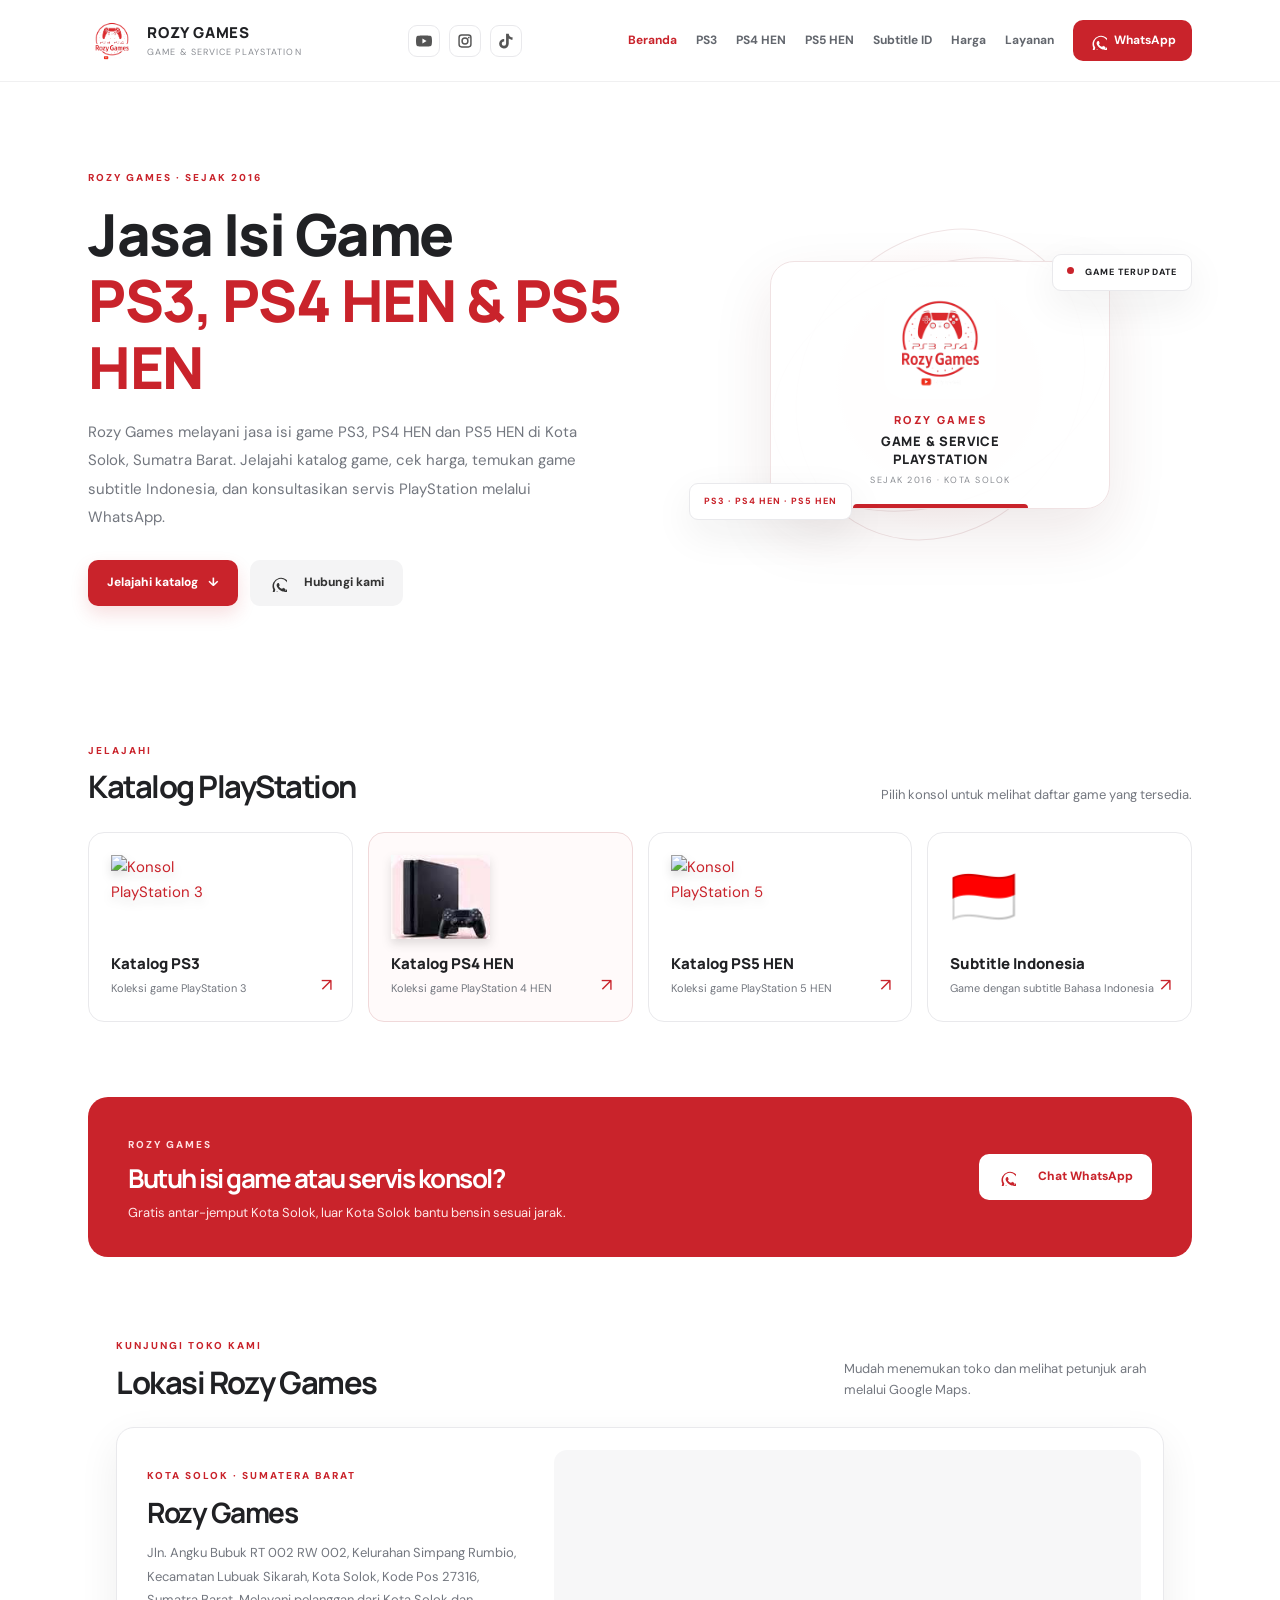
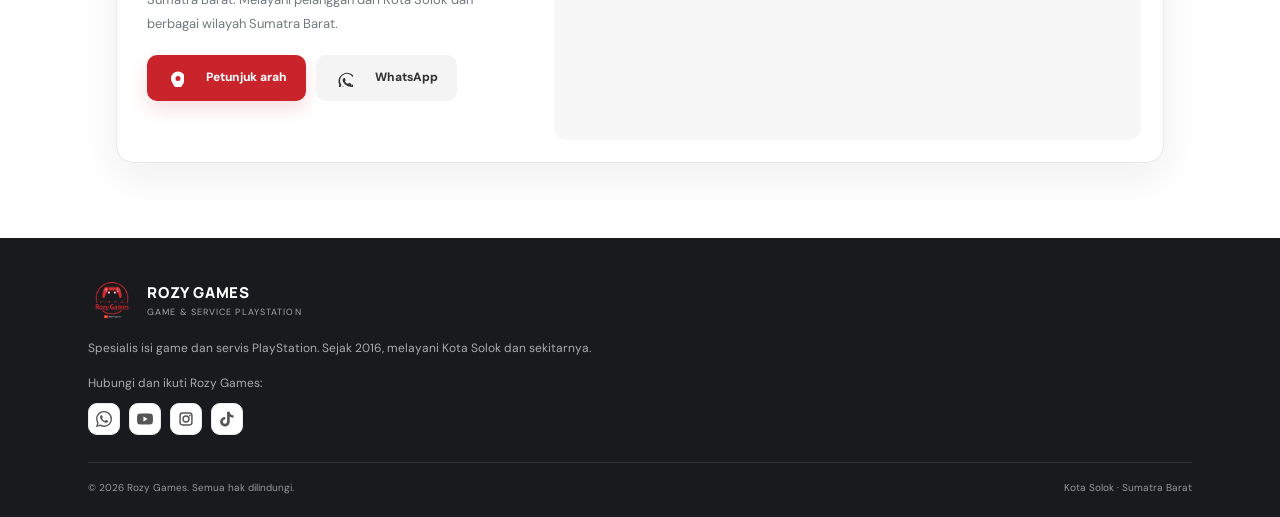
==== commit 478573df: "Correct Rozy Games full business address and postal code" ====
--- a/index.html
+++ b/index.html
@@ -50,8 +50,9 @@
       "telephone":"+6281270635111",
       "address":{
         "@type":"PostalAddress",
-        "streetAddress":"Jln. Angku Bubuk, Kelurahan Simpang Rumbio",
+        "streetAddress":"Jln. Angku Bubuk RT 002 RW 002, Kelurahan Simpang Rumbio, Kecamatan Lubuak Sikarah",
         "addressLocality":"Kota Solok",
+        "postalCode":"27316",
         "addressRegion":"Sumatra Barat",
         "addressCountry":"ID"
       },
@@ -140,7 +141,7 @@
     <div class="location-info">
       <span class="eyebrow">KOTA SOLOK · SUMATERA BARAT</span>
       <h2>Rozy Games</h2>
-      <p>Jln. Angku Bubuk, Kelurahan Simpang Rumbio, Kecamatan Lubuk Sikarah, Kota Solok, Sumatera Barat. Melayani pelanggan dari Kota Solok dan berbagai wilayah Sumatra Barat.</p>
+      <p>Jln. Angku Bubuk RT 002 RW 002, Kelurahan Simpang Rumbio, Kecamatan Lubuak Sikarah, Kota Solok, Kode Pos 27316, Sumatra Barat. Melayani pelanggan dari Kota Solok dan berbagai wilayah Sumatra Barat.</p>
       <div class="location-actions">
         <a class="btn btn-red" href="https://www.google.com/maps/dir/?api=1&destination=-0.8067235%2C100.6772434" target="_blank" rel="noopener"><svg class="action-icon" style="width:18px;height:18px;min-width:18px;max-width:18px;min-height:18px;max-height:18px;display:inline-block;flex:0 0 18px;vertical-align:middle;fill:currentColor;margin-right:7px"><path d="M12 2.5a7 7 0 0 0-7 7c0 5.1 7 12 7 12s7-6.9 7-12a7 7 0 0 0-7-7Zm0 9.5a2.5 2.5 0 1 1 0-5 2.5 2.5 0 0 1 0 5Z"/></svg>Petunjuk arah</a>
         <a class="btn btn-light" href="https://wa.me/6281270635111" target="_blank" rel="noopener"><svg class="action-icon" style="width:18px;height:18px;min-width:18px;max-width:18px;min-height:18px;max-height:18px;display:inline-block;flex:0 0 18px;vertical-align:middle;fill:currentColor;margin-right:7px"><path d="M20.5 11.8a8.5 8.5 0 0 1-12.6 7.4L3 20.5l1.3-4.7a8.5 8.5 0 1 1 16.2-4Zm-8.5-7a6.9 6.9 0 0 0-5.9 10.5l.2.4-.8 2.7 2.8-.8.4.2a6.9 6.9 0 1 0 3.3-13Zm3.8 9.8c-.2-.1-1.2-.6-1.4-.7-.2-.1-.3-.1-.5.1l-.6.7c-.1.2-.3.2-.5.1a5.7 5.7 0 0 1-2.8-2.4c-.2-.3.2-.3.6-1.1.1-.2 0-.3 0-.4l-.6-1.4c-.2-.4-.4-.4-.5-.4h-.5c-.2 0-.4.1-.6.3-.2.2-.8.8-.8 1.9s.8 2.2.9 2.3c.1.2 1.6 2.5 3.9 3.4 1.4.6 2 .6 2.7.5.4-.1 1.2-.5 1.4-1 .2-.5.2-.9.1-1 0-.1-.2-.2-.4-.3Z"/></svg>WhatsApp</a>
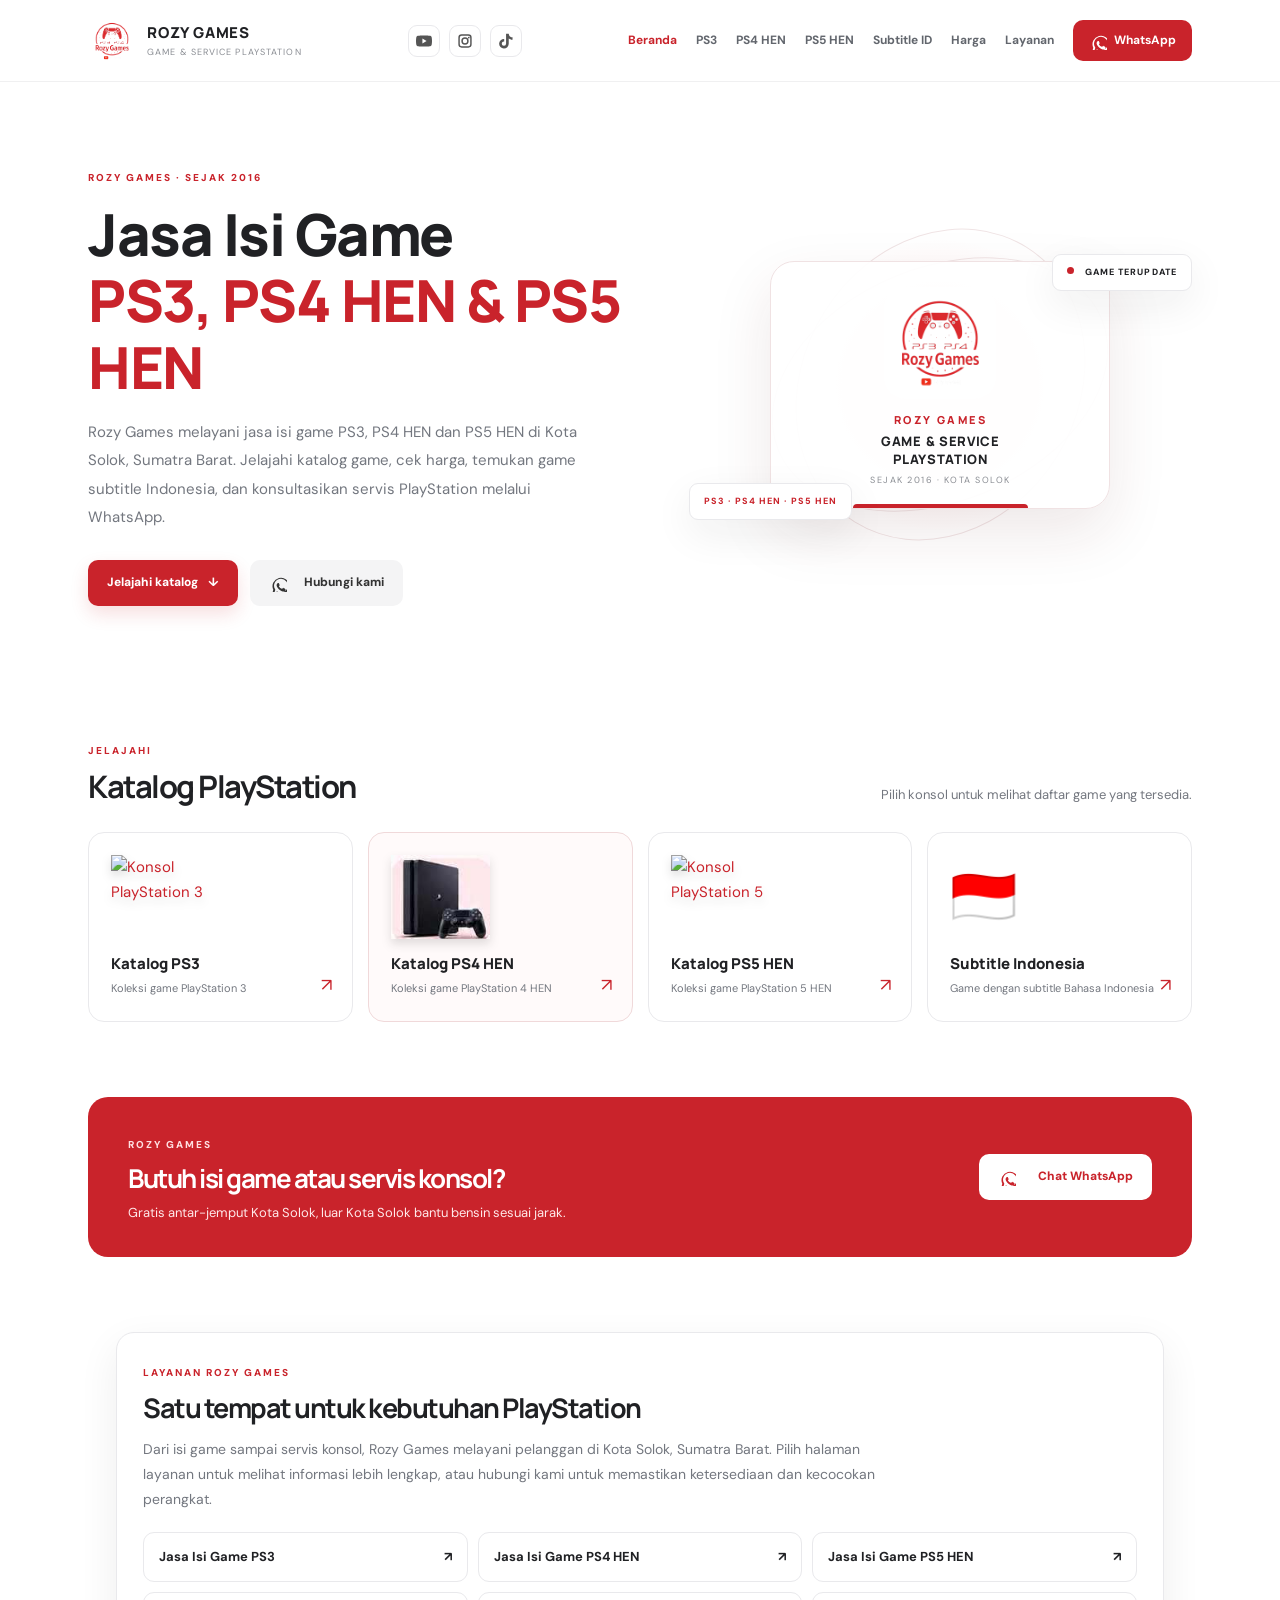
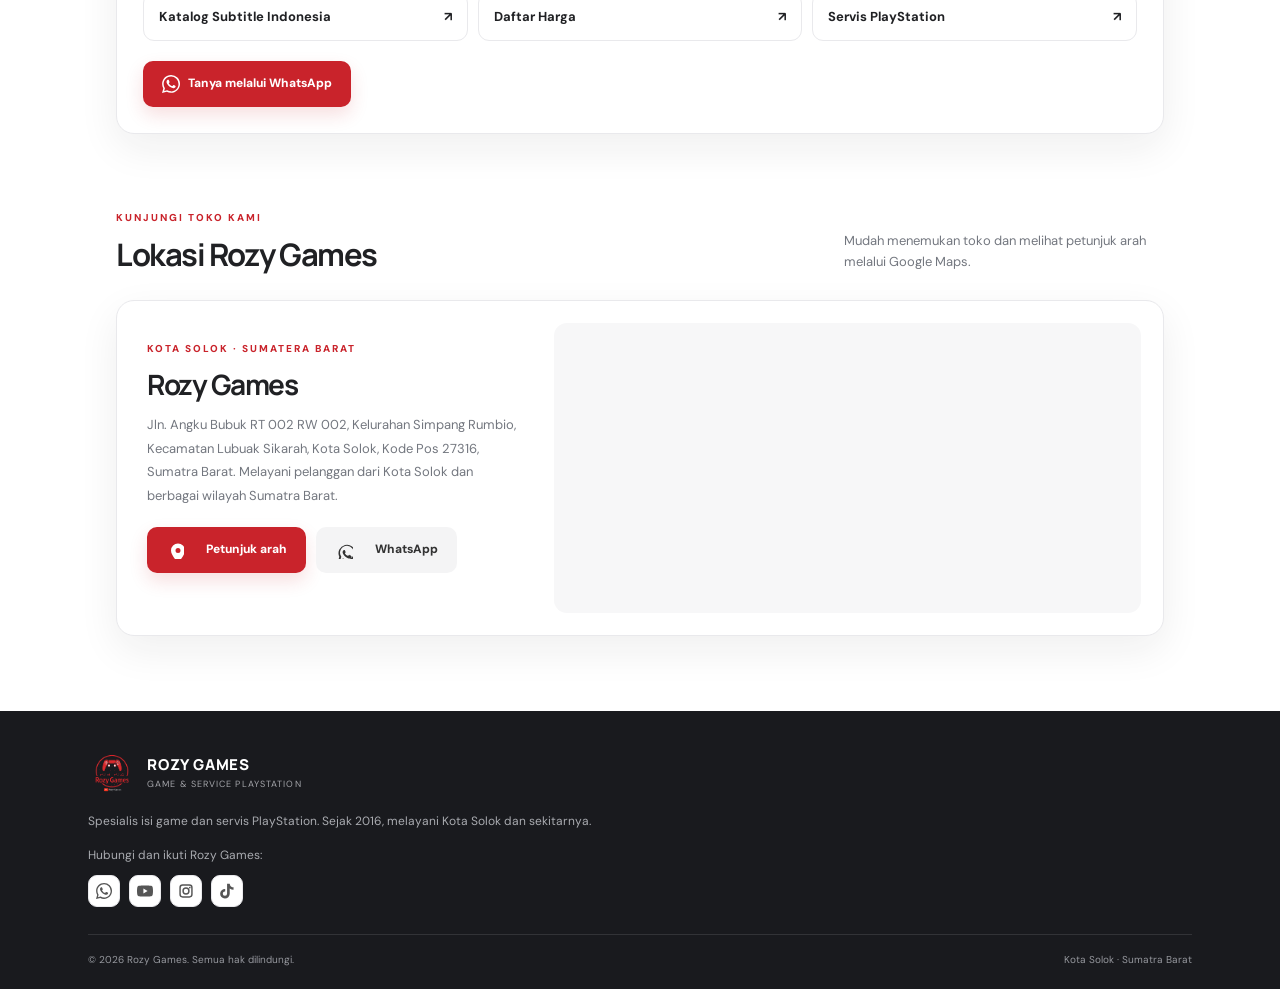
==== commit f146ffbf: "Polish homepage service links and WhatsApp contact icons" ====
--- a/index.html
+++ b/index.html
@@ -17,7 +17,7 @@
     .location-map{width:100%;min-height:290px;border:0;border-radius:13px;background:var(--soft)}
     .location-actions{display:flex;gap:10px;flex-wrap:wrap;margin-top:20px}
     @media(max-width:760px){.location-section{padding:0 18px;margin-bottom:50px}.location-card{grid-template-columns:1fr;padding:17px;gap:15px}.location-map{min-height:250px}.location-info{padding:5px}}
-  </style>
+  .home-service-details{max-width:1104px;margin:0 auto 70px;padding:0 28px}.home-service-inner{padding:26px;border:1px solid var(--line);border-radius:18px;background:#fff;box-shadow:var(--shadow)}.home-service-inner h2{font-size:27px;margin:8px 0 10px}.home-service-inner p{max-width:760px;color:var(--muted);font-size:14px;line-height:1.8}.home-service-links{display:grid;grid-template-columns:repeat(3,minmax(0,1fr));gap:10px;margin:20px 0}.home-service-links a{display:flex;justify-content:space-between;gap:10px;padding:13px 15px;border:1px solid var(--line);border-radius:11px;color:var(--ink);text-decoration:none;font-weight:700;font-size:13px}.home-service-links a:hover{border-color:var(--red);color:var(--red)}.home-service-wa{display:inline-flex;align-items:center;gap:8px}.home-service-wa svg{margin:0!important}@media(max-width:760px){.home-service-details{padding:0 18px;margin-bottom:50px}.home-service-inner{padding:19px}.home-service-links{grid-template-columns:repeat(2,minmax(0,1fr));gap:8px}.home-service-links a{padding:12px;font-size:12px}}@media(max-width:390px){.home-service-links{grid-template-columns:1fr}}\n</style>
 
 <link rel="canonical" href="https://rozygames.github.io/rozy-games/">
 <meta property="og:type" content="website">
@@ -29,51 +29,69 @@
 <meta name="twitter:card" content="summary">
 <meta name="twitter:title" content="Rozy Games | Jasa Isi Game PS3, PS4 HEN & PS5 HEN Kota Solok">
 <meta name="twitter:description" content="Rozy Games melayani jasa isi game PS3, PS4 HEN dan PS5 HEN di Kota Solok, Sumatra Barat. Lihat katalog game, harga isi game, subtitle Indonesia, dan layanan servis PlayStation. Hubungi WhatsApp.">
-<script type="application/ld+json">
-{
-  "@context":"https://schema.org",
-  "@graph":[
+<script type="application/ld+json">{
+  "@context": "https://schema.org",
+  "@graph": [
     {
-      "@type":"WebSite",
-      "@id":"https://rozygames.github.io/rozy-games/#website",
-      "url":"https://rozygames.github.io/rozy-games/",
-      "name":"Rozy Games",
-      "inLanguage":"id-ID"
+      "@type": "WebSite",
+      "@id": "https://rozygames.github.io/rozy-games/#website",
+      "url": "https://rozygames.github.io/rozy-games/",
+      "name": "Rozy Games",
+      "inLanguage": "id-ID"
     },
     {
-      "@type":"LocalBusiness",
-      "@id":"https://rozygames.github.io/rozy-games/#business",
-      "name":"Rozy Games",
-      "url":"https://rozygames.github.io/rozy-games/",
-      "image":"https://rozygames.github.io/rozy-games/assets/logo-rozy.png",
-      "description":"Jasa isi game PS3, PS4 HEN dan PS5 HEN serta layanan servis PlayStation di Kota Solok, Sumatra Barat.",
-      "telephone":"+6281270635111",
-      "address":{
-        "@type":"PostalAddress",
-        "streetAddress":"Jln. Angku Bubuk RT 002 RW 002, Kelurahan Simpang Rumbio, Kecamatan Lubuak Sikarah",
-        "addressLocality":"Kota Solok",
-        "postalCode":"27316",
-        "addressRegion":"Sumatra Barat",
-        "addressCountry":"ID"
+      "@type": "LocalBusiness",
+      "@id": "https://rozygames.github.io/rozy-games/#business",
+      "name": "Rozy Games",
+      "url": "https://rozygames.github.io/rozy-games/",
+      "image": "https://rozygames.github.io/rozy-games/assets/logo-rozy.png",
+      "description": "Jasa isi game PS3, PS4 HEN dan PS5 HEN serta layanan servis PlayStation di Kota Solok, Sumatra Barat.",
+      "telephone": "+6281270635111",
+      "address": {
+        "@type": "PostalAddress",
+        "streetAddress": "Jln. Angku Bubuk RT 002 RW 002, Kelurahan Simpang Rumbio, Kecamatan Lubuak Sikarah",
+        "addressLocality": "Kota Solok",
+        "postalCode": "27316",
+        "addressRegion": "Sumatra Barat",
+        "addressCountry": "ID"
       },
-      "geo":{
-        "@type":"GeoCoordinates",
-        "latitude":-0.8067235,
-        "longitude":100.6772434
+      "geo": {
+        "@type": "GeoCoordinates",
+        "latitude": -0.8067235,
+        "longitude": 100.6772434
       },
-      "areaServed":[
-        {"@type":"City","name":"Kota Solok"},
-        {"@type":"AdministrativeArea","name":"Sumatra Barat"}
+      "areaServed": [
+        {
+          "@type": "City",
+          "name": "Kota Solok"
+        },
+        {
+          "@type": "AdministrativeArea",
+          "name": "Sumatra Barat"
+        }
       ],
-      "sameAs":[
+      "sameAs": [
         "https://www.youtube.com/@RozyGames",
         "https://www.instagram.com/rozygames/",
         "https://www.tiktok.com/@rozy_games"
       ]
+    },
+    {
+      "@type": "WebPage",
+      "@id": "https://rozygames.github.io/rozy-games/#webpage",
+      "url": "https://rozygames.github.io/rozy-games/",
+      "name": "Rozy Games — Jasa Isi Game PS3, PS4 HEN & PS5 HEN Kota Solok",
+      "description": "Jasa isi game dan servis PlayStation di Kota Solok, Sumatra Barat. Jelajahi katalog PS3, PS4 HEN, PS5 HEN, game subtitle Indonesia, daftar harga, dan layanan servis.",
+      "inLanguage": "id-ID",
+      "isPartOf": {
+        "@id": "https://rozygames.github.io/rozy-games/#website"
+      },
+      "about": {
+        "@id": "https://rozygames.github.io/rozy-games/#business"
+      }
     }
   ]
-}
-</script>
+}</script>
 </head>
 <body>
 <header class="site-header">
@@ -95,7 +113,7 @@
     </div>
     <button class="menu-toggle" id="menuToggle" aria-label="Buka menu" aria-expanded="false">☰</button>
     <nav class="main-nav" id="mainNav"><a class="nav-link active" href="index.html">Beranda</a><a class="nav-link" href="ps3.html">PS3</a><a class="nav-link" href="ps4-hen.html">PS4 HEN</a><a class="nav-link" href="ps5-hen.html">PS5 HEN</a><a class="nav-link" href="subtitle-indonesia.html">Subtitle ID</a><a class="nav-link" href="harga.html">Harga</a><a class="nav-link" href="servis.html">Layanan</a>
-      <a class="nav-contact" href="https://wa.me/6281270635111" target="_blank" rel="noopener"><svg class="action-icon" style="width:18px;height:18px;min-width:18px;max-width:18px;min-height:18px;max-height:18px;display:inline-block;flex:0 0 18px;vertical-align:middle;fill:currentColor;margin-right:7px"><path d="M20.5 11.8a8.5 8.5 0 0 1-12.6 7.4L3 20.5l1.3-4.7a8.5 8.5 0 1 1 16.2-4Zm-8.5-7a6.9 6.9 0 0 0-5.9 10.5l.2.4-.8 2.7 2.8-.8.4.2a6.9 6.9 0 1 0 3.3-13Zm3.8 9.8c-.2-.1-1.2-.6-1.4-.7-.2-.1-.3-.1-.5.1l-.6.7c-.1.2-.3.2-.5.1a5.7 5.7 0 0 1-2.8-2.4c-.2-.3.2-.3.6-1.1.1-.2 0-.3 0-.4l-.6-1.4c-.2-.4-.4-.4-.5-.4h-.5c-.2 0-.4.1-.6.3-.2.2-.8.8-.8 1.9s.8 2.2.9 2.3c.1.2 1.6 2.5 3.9 3.4 1.4.6 2 .6 2.7.5.4-.1 1.2-.5 1.4-1 .2-.5.2-.9.1-1 0-.1-.2-.2-.4-.3Z"/></svg>WhatsApp</a>
+      <a class="nav-contact" href="https://wa.me/6281270635111" target="_blank" rel="noopener noreferrer"><svg class="action-icon" style="width:18px;height:18px;min-width:18px;max-width:18px;min-height:18px;max-height:18px;display:inline-block;flex:0 0 18px;vertical-align:middle;fill:currentColor;margin-right:7px"><path d="M20.5 11.8a8.5 8.5 0 0 1-12.6 7.4L3 20.5l1.3-4.7a8.5 8.5 0 1 1 16.2-4Zm-8.5-7a6.9 6.9 0 0 0-5.9 10.5l.2.4-.8 2.7 2.8-.8.4.2a6.9 6.9 0 1 0 3.3-13Zm3.8 9.8c-.2-.1-1.2-.6-1.4-.7-.2-.1-.3-.1-.5.1l-.6.7c-.1.2-.3.2-.5.1a5.7 5.7 0 0 1-2.8-2.4c-.2-.3.2-.3.6-1.1.1-.2 0-.3 0-.4l-.6-1.4c-.2-.4-.4-.4-.5-.4h-.5c-.2 0-.4.1-.6.3-.2.2-.8.8-.8 1.9s.8 2.2.9 2.3c.1.2 1.6 2.5 3.9 3.4 1.4.6 2 .6 2.7.5.4-.1 1.2-.5 1.4-1 .2-.5.2-.9.1-1 0-.1-.2-.2-.4-.3Z"/></svg>WhatsApp</a>
     </nav>
   </div>
 </header>
@@ -107,7 +125,7 @@
     <p>Rozy Games melayani jasa isi game PS3, PS4 HEN dan PS5 HEN di Kota Solok, Sumatra Barat. Jelajahi katalog game, cek harga, temukan game subtitle Indonesia, dan konsultasikan servis PlayStation melalui WhatsApp.</p>
     <div class="hero-actions">
       <a class="btn btn-red" href="#katalog">Jelajahi katalog <span>↓</span></a>
-      <a class="btn btn-light" href="https://wa.me/6281270635111" target="_blank" rel="noopener"><svg class="action-icon" style="width:18px;height:18px;min-width:18px;max-width:18px;min-height:18px;max-height:18px;display:inline-block;flex:0 0 18px;vertical-align:middle;fill:currentColor;margin-right:7px"><path d="M20.5 11.8a8.5 8.5 0 0 1-12.6 7.4L3 20.5l1.3-4.7a8.5 8.5 0 1 1 16.2-4Zm-8.5-7a6.9 6.9 0 0 0-5.9 10.5l.2.4-.8 2.7 2.8-.8.4.2a6.9 6.9 0 1 0 3.3-13Zm3.8 9.8c-.2-.1-1.2-.6-1.4-.7-.2-.1-.3-.1-.5.1l-.6.7c-.1.2-.3.2-.5.1a5.7 5.7 0 0 1-2.8-2.4c-.2-.3.2-.3.6-1.1.1-.2 0-.3 0-.4l-.6-1.4c-.2-.4-.4-.4-.5-.4h-.5c-.2 0-.4.1-.6.3-.2.2-.8.8-.8 1.9s.8 2.2.9 2.3c.1.2 1.6 2.5 3.9 3.4 1.4.6 2 .6 2.7.5.4-.1 1.2-.5 1.4-1 .2-.5.2-.9.1-1 0-.1-.2-.2-.4-.3Z"/></svg>Hubungi kami</a>
+      <a class="btn btn-light" href="https://wa.me/6281270635111" target="_blank" rel="noopener noreferrer"><svg class="action-icon" style="width:18px;height:18px;min-width:18px;max-width:18px;min-height:18px;max-height:18px;display:inline-block;flex:0 0 18px;vertical-align:middle;fill:currentColor;margin-right:7px"><path d="M20.5 11.8a8.5 8.5 0 0 1-12.6 7.4L3 20.5l1.3-4.7a8.5 8.5 0 1 1 16.2-4Zm-8.5-7a6.9 6.9 0 0 0-5.9 10.5l.2.4-.8 2.7 2.8-.8.4.2a6.9 6.9 0 1 0 3.3-13Zm3.8 9.8c-.2-.1-1.2-.6-1.4-.7-.2-.1-.3-.1-.5.1l-.6.7c-.1.2-.3.2-.5.1a5.7 5.7 0 0 1-2.8-2.4c-.2-.3.2-.3.6-1.1.1-.2 0-.3 0-.4l-.6-1.4c-.2-.4-.4-.4-.5-.4h-.5c-.2 0-.4.1-.6.3-.2.2-.8.8-.8 1.9s.8 2.2.9 2.3c.1.2 1.6 2.5 3.9 3.4 1.4.6 2 .6 2.7.5.4-.1 1.2-.5 1.4-1 .2-.5.2-.9.1-1 0-.1-.2-.2-.4-.3Z"/></svg>Hubungi kami</a>
     </div>
   </div>
   <div class="hero-art" aria-label="Identitas Rozy Games">
@@ -133,9 +151,9 @@
 </section>
 <section class="service-strip">
   <div><span class="eyebrow">ROZY GAMES</span><h2>Butuh isi game atau servis konsol?</h2><p>Gratis antar-jemput Kota Solok, luar Kota Solok bantu bensin sesuai jarak.</p></div>
-  <a class="btn btn-white" href="https://wa.me/6281270635111" target="_blank" rel="noopener"><svg class="action-icon" style="width:18px;height:18px;min-width:18px;max-width:18px;min-height:18px;max-height:18px;display:inline-block;flex:0 0 18px;vertical-align:middle;fill:currentColor;margin-right:7px"><path d="M20.5 11.8a8.5 8.5 0 0 1-12.6 7.4L3 20.5l1.3-4.7a8.5 8.5 0 1 1 16.2-4Zm-8.5-7a6.9 6.9 0 0 0-5.9 10.5l.2.4-.8 2.7 2.8-.8.4.2a6.9 6.9 0 1 0 3.3-13Zm3.8 9.8c-.2-.1-1.2-.6-1.4-.7-.2-.1-.3-.1-.5.1l-.6.7c-.1.2-.3.2-.5.1a5.7 5.7 0 0 1-2.8-2.4c-.2-.3.2-.3.6-1.1.1-.2 0-.3 0-.4l-.6-1.4c-.2-.4-.4-.4-.5-.4h-.5c-.2 0-.4.1-.6.3-.2.2-.8.8-.8 1.9s.8 2.2.9 2.3c.1.2 1.6 2.5 3.9 3.4 1.4.6 2 .6 2.7.5.4-.1 1.2-.5 1.4-1 .2-.5.2-.9.1-1 0-.1-.2-.2-.4-.3Z"/></svg>Chat WhatsApp</a>
+  <a class="btn btn-white" href="https://wa.me/6281270635111" target="_blank" rel="noopener noreferrer"><svg class="action-icon" style="width:18px;height:18px;min-width:18px;max-width:18px;min-height:18px;max-height:18px;display:inline-block;flex:0 0 18px;vertical-align:middle;fill:currentColor;margin-right:7px"><path d="M20.5 11.8a8.5 8.5 0 0 1-12.6 7.4L3 20.5l1.3-4.7a8.5 8.5 0 1 1 16.2-4Zm-8.5-7a6.9 6.9 0 0 0-5.9 10.5l.2.4-.8 2.7 2.8-.8.4.2a6.9 6.9 0 1 0 3.3-13Zm3.8 9.8c-.2-.1-1.2-.6-1.4-.7-.2-.1-.3-.1-.5.1l-.6.7c-.1.2-.3.2-.5.1a5.7 5.7 0 0 1-2.8-2.4c-.2-.3.2-.3.6-1.1.1-.2 0-.3 0-.4l-.6-1.4c-.2-.4-.4-.4-.5-.4h-.5c-.2 0-.4.1-.6.3-.2.2-.8.8-.8 1.9s.8 2.2.9 2.3c.1.2 1.6 2.5 3.9 3.4 1.4.6 2 .6 2.7.5.4-.1 1.2-.5 1.4-1 .2-.5.2-.9.1-1 0-.1-.2-.2-.4-.3Z"/></svg>Chat WhatsApp</a>
 </section>
-<section class="location-section" id="lokasi">
+<section class="home-service-details"><div class="home-service-inner"><div><span class="eyebrow">LAYANAN ROZY GAMES</span><h2>Satu tempat untuk kebutuhan PlayStation</h2><p>Dari isi game sampai servis konsol, Rozy Games melayani pelanggan di Kota Solok, Sumatra Barat. Pilih halaman layanan untuk melihat informasi lebih lengkap, atau hubungi kami untuk memastikan ketersediaan dan kecocokan perangkat.</p></div><div class="home-service-links"><a href="ps3.html">Jasa Isi Game PS3 <span>↗</span></a><a href="ps4-hen.html">Jasa Isi Game PS4 HEN <span>↗</span></a><a href="ps5-hen.html">Jasa Isi Game PS5 HEN <span>↗</span></a><a href="subtitle-indonesia.html">Katalog Subtitle Indonesia <span>↗</span></a><a href="harga.html">Daftar Harga <span>↗</span></a><a href="servis.html">Servis PlayStation <span>↗</span></a></div><a class="btn btn-red home-service-wa" href="https://wa.me/6281270635111?text=Halo%20Rozy%20Games%2C%20saya%20ingin%20bertanya%20tentang%20layanan%20PlayStation." target="_blank" rel="noopener noreferrer"><svg class="action-icon" style="width:18px;height:18px;min-width:18px;max-width:18px;min-height:18px;max-height:18px;display:inline-block;flex:0 0 18px;vertical-align:middle;fill:currentColor" viewBox="0 0 24 24" aria-hidden="true" focusable="false"><path d="M20.52 3.48A11.86 11.86 0 0 0 12.08 0C5.5 0 .15 5.34.15 11.92c0 2.1.55 4.15 1.6 5.96L0 24l6.28-1.65a11.9 11.9 0 0 0 5.79 1.48h.01c6.58 0 11.93-5.35 11.93-11.93 0-3.19-1.24-6.19-3.49-8.42ZM12.08 21.8h-.01a9.9 9.9 0 0 1-5.04-1.38l-.36-.21-3.73.98.99-3.64-.24-.37a9.87 9.87 0 0 1-1.52-5.26c0-5.47 4.45-9.92 9.92-9.92a9.85 9.85 0 0 1 7.02 2.91 9.85 9.85 0 0 1 2.9 7.02c0 5.47-4.45 9.92-9.93 9.92Zm5.45-7.43c-.3-.15-1.76-.87-2.03-.97-.27-.1-.47-.15-.67.15-.2.3-.77.97-.94 1.17-.17.2-.35.22-.65.07-.3-.15-1.26-.46-2.4-1.47-.89-.79-1.49-1.77-1.66-2.07-.17-.3-.02-.46.13-.61.13-.13.3-.35.45-.52.15-.17.2-.3.3-.5.1-.2.05-.37-.02-.52-.08-.15-.67-1.62-.92-2.22-.24-.58-.49-.5-.67-.51h-.57c-.2 0-.52.07-.79.37-.27.3-1.04 1.02-1.04 2.49s1.07 2.89 1.22 3.09c.15.2 2.1 3.2 5.08 4.49.71.31 1.27.5 1.7.64.71.23 1.36.2 1.87.12.57-.08 1.76-.72 2.01-1.42.25-.7.25-1.29.17-1.42-.07-.12-.27-.2-.57-.35Z"/></svg> Tanya melalui WhatsApp</a></div></section><section class="location-section" id="lokasi">
   <div class="section-heading"><div><span class="eyebrow">KUNJUNGI TOKO KAMI</span><h2>Lokasi Rozy Games</h2></div><p>Mudah menemukan toko dan melihat petunjuk arah melalui Google Maps.</p></div>
   <div class="location-card">
     <div class="location-info">
@@ -143,8 +161,8 @@
       <h2>Rozy Games</h2>
       <p>Jln. Angku Bubuk RT 002 RW 002, Kelurahan Simpang Rumbio, Kecamatan Lubuak Sikarah, Kota Solok, Kode Pos 27316, Sumatra Barat. Melayani pelanggan dari Kota Solok dan berbagai wilayah Sumatra Barat.</p>
       <div class="location-actions">
-        <a class="btn btn-red" href="https://www.google.com/maps/dir/?api=1&destination=-0.8067235%2C100.6772434" target="_blank" rel="noopener"><svg class="action-icon" style="width:18px;height:18px;min-width:18px;max-width:18px;min-height:18px;max-height:18px;display:inline-block;flex:0 0 18px;vertical-align:middle;fill:currentColor;margin-right:7px"><path d="M12 2.5a7 7 0 0 0-7 7c0 5.1 7 12 7 12s7-6.9 7-12a7 7 0 0 0-7-7Zm0 9.5a2.5 2.5 0 1 1 0-5 2.5 2.5 0 0 1 0 5Z"/></svg>Petunjuk arah</a>
-        <a class="btn btn-light" href="https://wa.me/6281270635111" target="_blank" rel="noopener"><svg class="action-icon" style="width:18px;height:18px;min-width:18px;max-width:18px;min-height:18px;max-height:18px;display:inline-block;flex:0 0 18px;vertical-align:middle;fill:currentColor;margin-right:7px"><path d="M20.5 11.8a8.5 8.5 0 0 1-12.6 7.4L3 20.5l1.3-4.7a8.5 8.5 0 1 1 16.2-4Zm-8.5-7a6.9 6.9 0 0 0-5.9 10.5l.2.4-.8 2.7 2.8-.8.4.2a6.9 6.9 0 1 0 3.3-13Zm3.8 9.8c-.2-.1-1.2-.6-1.4-.7-.2-.1-.3-.1-.5.1l-.6.7c-.1.2-.3.2-.5.1a5.7 5.7 0 0 1-2.8-2.4c-.2-.3.2-.3.6-1.1.1-.2 0-.3 0-.4l-.6-1.4c-.2-.4-.4-.4-.5-.4h-.5c-.2 0-.4.1-.6.3-.2.2-.8.8-.8 1.9s.8 2.2.9 2.3c.1.2 1.6 2.5 3.9 3.4 1.4.6 2 .6 2.7.5.4-.1 1.2-.5 1.4-1 .2-.5.2-.9.1-1 0-.1-.2-.2-.4-.3Z"/></svg>WhatsApp</a>
+        <a class="btn btn-red" href="https://www.google.com/maps/dir/?api=1&destination=-0.8067235%2C100.6772434" target="_blank" rel="noopener noreferrer"><svg class="action-icon" style="width:18px;height:18px;min-width:18px;max-width:18px;min-height:18px;max-height:18px;display:inline-block;flex:0 0 18px;vertical-align:middle;fill:currentColor;margin-right:7px"><path d="M12 2.5a7 7 0 0 0-7 7c0 5.1 7 12 7 12s7-6.9 7-12a7 7 0 0 0-7-7Zm0 9.5a2.5 2.5 0 1 1 0-5 2.5 2.5 0 0 1 0 5Z"/></svg>Petunjuk arah</a>
+        <a class="btn btn-light" href="https://wa.me/6281270635111" target="_blank" rel="noopener noreferrer"><svg class="action-icon" style="width:18px;height:18px;min-width:18px;max-width:18px;min-height:18px;max-height:18px;display:inline-block;flex:0 0 18px;vertical-align:middle;fill:currentColor;margin-right:7px"><path d="M20.5 11.8a8.5 8.5 0 0 1-12.6 7.4L3 20.5l1.3-4.7a8.5 8.5 0 1 1 16.2-4Zm-8.5-7a6.9 6.9 0 0 0-5.9 10.5l.2.4-.8 2.7 2.8-.8.4.2a6.9 6.9 0 1 0 3.3-13Zm3.8 9.8c-.2-.1-1.2-.6-1.4-.7-.2-.1-.3-.1-.5.1l-.6.7c-.1.2-.3.2-.5.1a5.7 5.7 0 0 1-2.8-2.4c-.2-.3.2-.3.6-1.1.1-.2 0-.3 0-.4l-.6-1.4c-.2-.4-.4-.4-.5-.4h-.5c-.2 0-.4.1-.6.3-.2.2-.8.8-.8 1.9s.8 2.2.9 2.3c.1.2 1.6 2.5 3.9 3.4 1.4.6 2 .6 2.7.5.4-.1 1.2-.5 1.4-1 .2-.5.2-.9.1-1 0-.1-.2-.2-.4-.3Z"/></svg>WhatsApp</a>
       </div>
     </div>
     <iframe class="location-map" title="Peta lokasi Rozy Games di Simpang Rumbio, Kota Solok" src="https://www.google.com/maps?q=-0.8067235,100.6772434&z=16&output=embed" loading="lazy" referrerpolicy="no-referrer-when-downgrade" allowfullscreen></iframe>
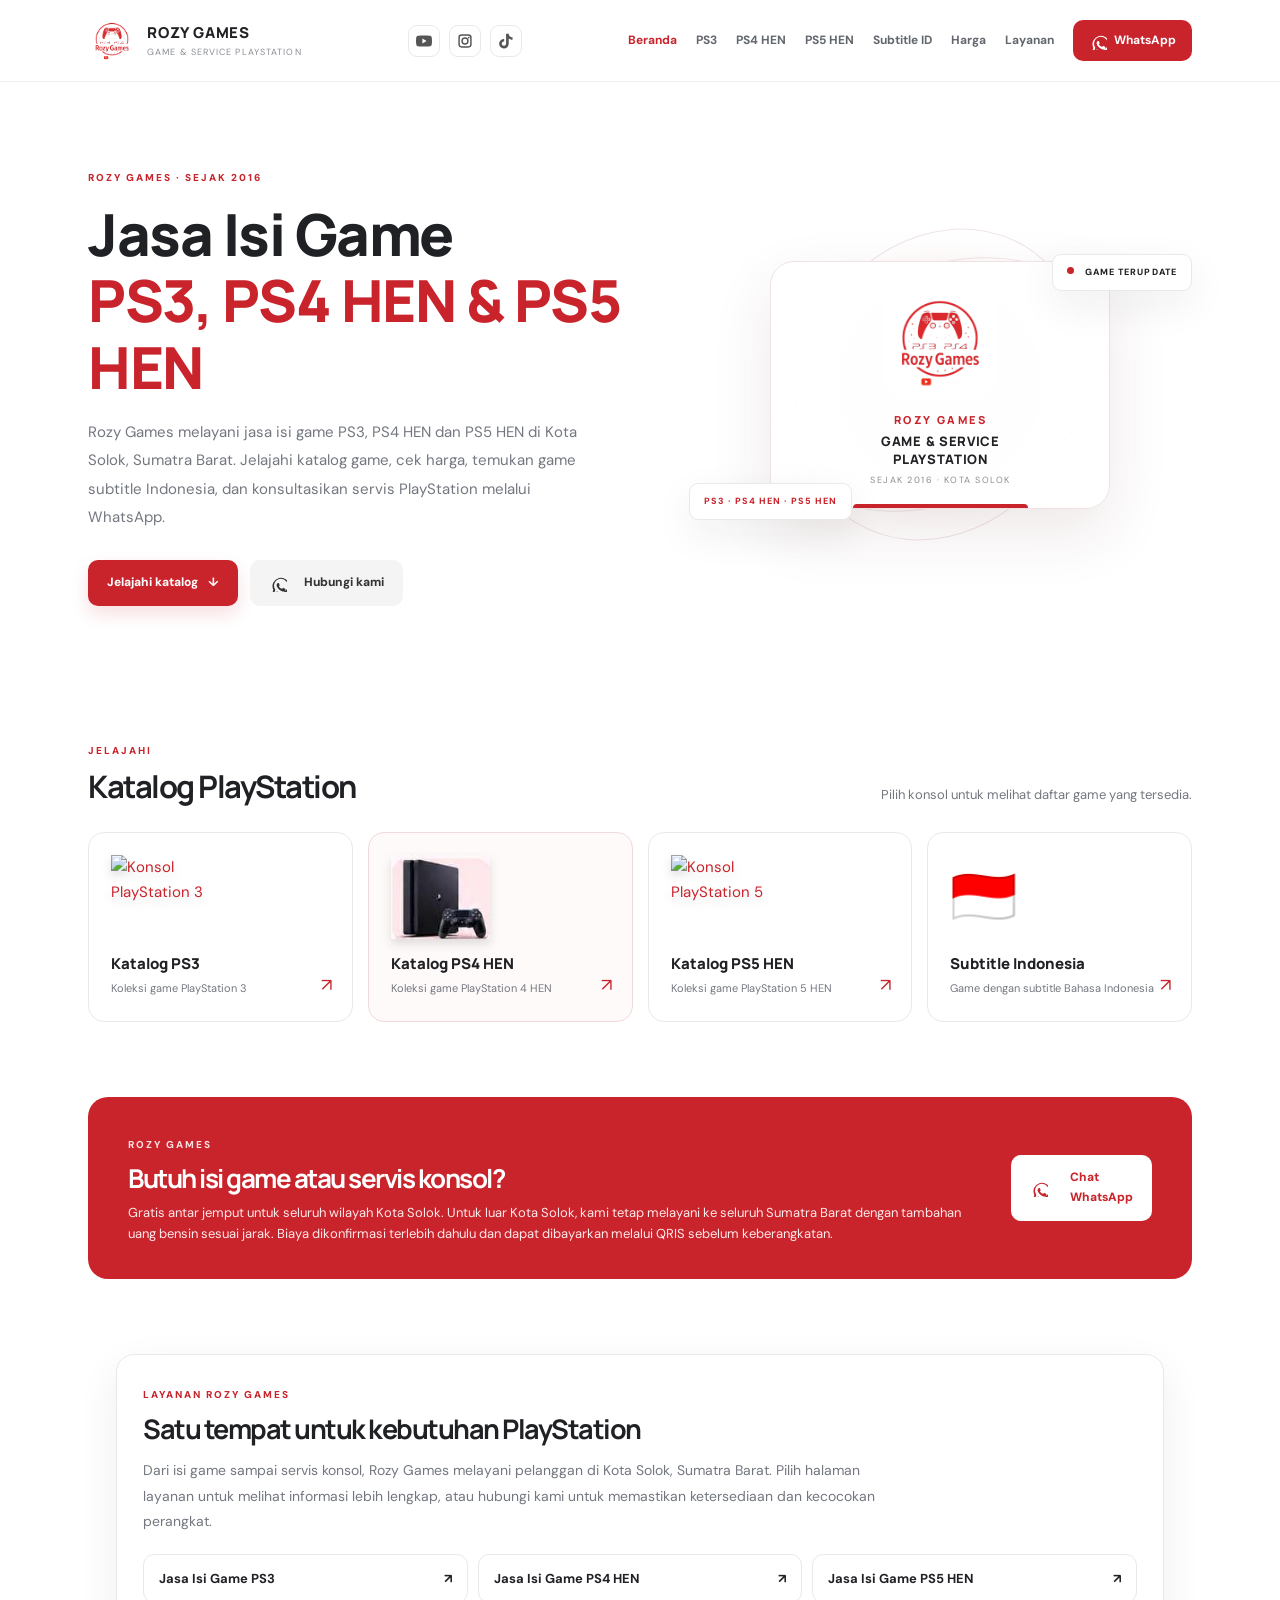
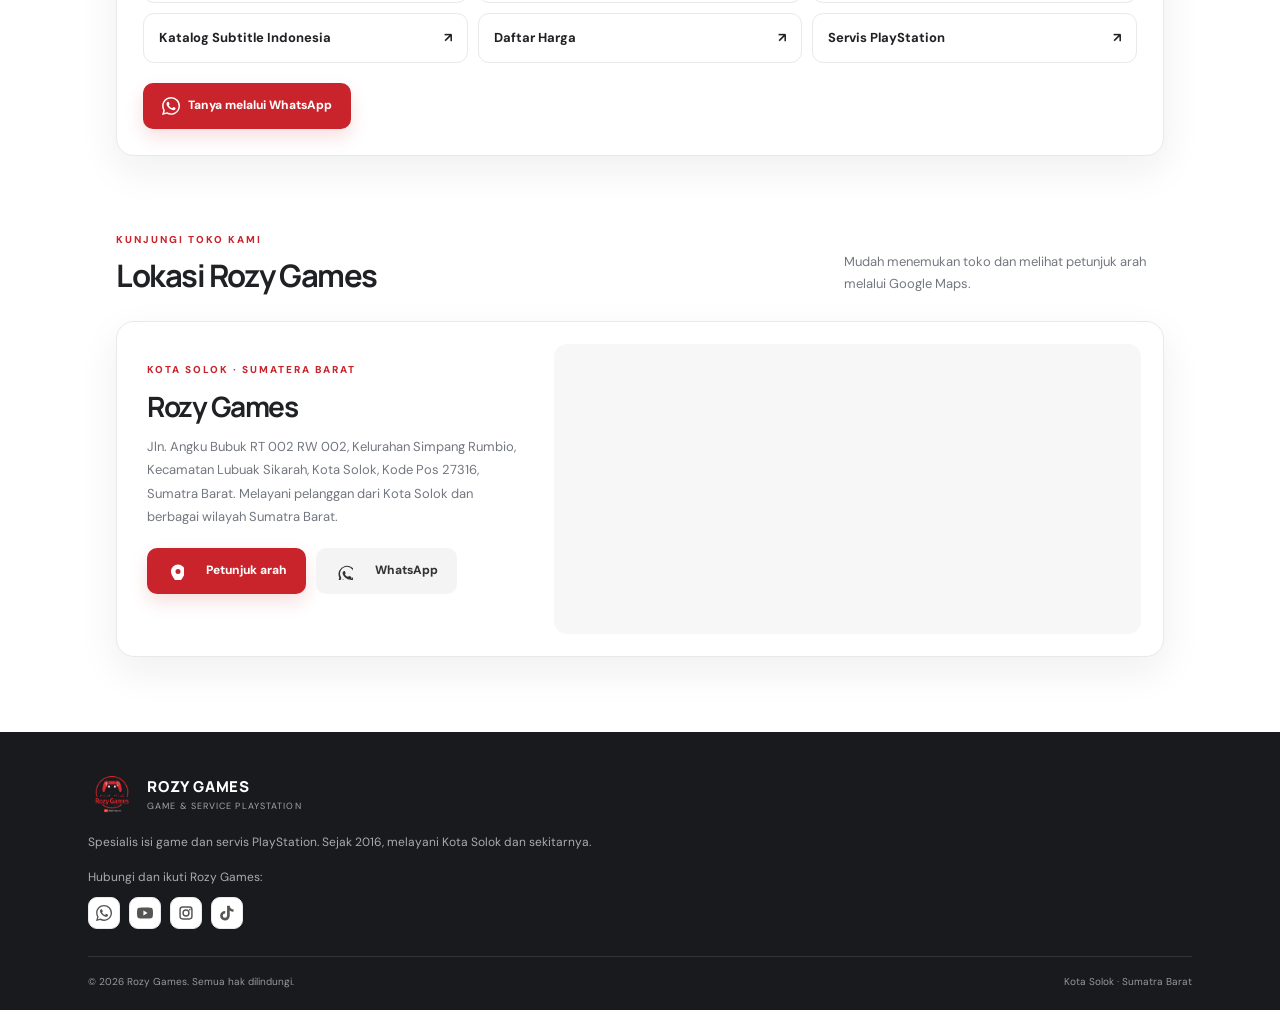
==== commit 4792faec: "Perjelas layanan antar jemput dan jangkauan Sumatra Barat" ====
--- a/index.html
+++ b/index.html
@@ -150,7 +150,7 @@
   </div>
 </section>
 <section class="service-strip">
-  <div><span class="eyebrow">ROZY GAMES</span><h2>Butuh isi game atau servis konsol?</h2><p>Gratis antar-jemput Kota Solok, luar Kota Solok bantu bensin sesuai jarak.</p></div>
+  <div><span class="eyebrow">ROZY GAMES</span><h2>Butuh isi game atau servis konsol?</h2><p>Gratis antar jemput untuk seluruh wilayah Kota Solok. Untuk luar Kota Solok, kami tetap melayani ke seluruh Sumatra Barat dengan tambahan uang bensin sesuai jarak. Biaya dikonfirmasi terlebih dahulu dan dapat dibayarkan melalui QRIS sebelum keberangkatan.</p></div>
   <a class="btn btn-white" href="https://wa.me/6281270635111" target="_blank" rel="noopener noreferrer"><svg class="action-icon" style="width:18px;height:18px;min-width:18px;max-width:18px;min-height:18px;max-height:18px;display:inline-block;flex:0 0 18px;vertical-align:middle;fill:currentColor;margin-right:7px"><path d="M20.5 11.8a8.5 8.5 0 0 1-12.6 7.4L3 20.5l1.3-4.7a8.5 8.5 0 1 1 16.2-4Zm-8.5-7a6.9 6.9 0 0 0-5.9 10.5l.2.4-.8 2.7 2.8-.8.4.2a6.9 6.9 0 1 0 3.3-13Zm3.8 9.8c-.2-.1-1.2-.6-1.4-.7-.2-.1-.3-.1-.5.1l-.6.7c-.1.2-.3.2-.5.1a5.7 5.7 0 0 1-2.8-2.4c-.2-.3.2-.3.6-1.1.1-.2 0-.3 0-.4l-.6-1.4c-.2-.4-.4-.4-.5-.4h-.5c-.2 0-.4.1-.6.3-.2.2-.8.8-.8 1.9s.8 2.2.9 2.3c.1.2 1.6 2.5 3.9 3.4 1.4.6 2 .6 2.7.5.4-.1 1.2-.5 1.4-1 .2-.5.2-.9.1-1 0-.1-.2-.2-.4-.3Z"/></svg>Chat WhatsApp</a>
 </section>
 <section class="home-service-details"><div class="home-service-inner"><div><span class="eyebrow">LAYANAN ROZY GAMES</span><h2>Satu tempat untuk kebutuhan PlayStation</h2><p>Dari isi game sampai servis konsol, Rozy Games melayani pelanggan di Kota Solok, Sumatra Barat. Pilih halaman layanan untuk melihat informasi lebih lengkap, atau hubungi kami untuk memastikan ketersediaan dan kecocokan perangkat.</p></div><div class="home-service-links"><a href="ps3.html">Jasa Isi Game PS3 <span>↗</span></a><a href="ps4-hen.html">Jasa Isi Game PS4 HEN <span>↗</span></a><a href="ps5-hen.html">Jasa Isi Game PS5 HEN <span>↗</span></a><a href="subtitle-indonesia.html">Katalog Subtitle Indonesia <span>↗</span></a><a href="harga.html">Daftar Harga <span>↗</span></a><a href="servis.html">Servis PlayStation <span>↗</span></a></div><a class="btn btn-red home-service-wa" href="https://wa.me/6281270635111?text=Halo%20Rozy%20Games%2C%20saya%20ingin%20bertanya%20tentang%20layanan%20PlayStation." target="_blank" rel="noopener noreferrer"><svg class="action-icon" style="width:18px;height:18px;min-width:18px;max-width:18px;min-height:18px;max-height:18px;display:inline-block;flex:0 0 18px;vertical-align:middle;fill:currentColor" viewBox="0 0 24 24" aria-hidden="true" focusable="false"><path d="M20.52 3.48A11.86 11.86 0 0 0 12.08 0C5.5 0 .15 5.34.15 11.92c0 2.1.55 4.15 1.6 5.96L0 24l6.28-1.65a11.9 11.9 0 0 0 5.79 1.48h.01c6.58 0 11.93-5.35 11.93-11.93 0-3.19-1.24-6.19-3.49-8.42ZM12.08 21.8h-.01a9.9 9.9 0 0 1-5.04-1.38l-.36-.21-3.73.98.99-3.64-.24-.37a9.87 9.87 0 0 1-1.52-5.26c0-5.47 4.45-9.92 9.92-9.92a9.85 9.85 0 0 1 7.02 2.91 9.85 9.85 0 0 1 2.9 7.02c0 5.47-4.45 9.92-9.93 9.92Zm5.45-7.43c-.3-.15-1.76-.87-2.03-.97-.27-.1-.47-.15-.67.15-.2.3-.77.97-.94 1.17-.17.2-.35.22-.65.07-.3-.15-1.26-.46-2.4-1.47-.89-.79-1.49-1.77-1.66-2.07-.17-.3-.02-.46.13-.61.13-.13.3-.35.45-.52.15-.17.2-.3.3-.5.1-.2.05-.37-.02-.52-.08-.15-.67-1.62-.92-2.22-.24-.58-.49-.5-.67-.51h-.57c-.2 0-.52.07-.79.37-.27.3-1.04 1.02-1.04 2.49s1.07 2.89 1.22 3.09c.15.2 2.1 3.2 5.08 4.49.71.31 1.27.5 1.7.64.71.23 1.36.2 1.87.12.57-.08 1.76-.72 2.01-1.42.25-.7.25-1.29.17-1.42-.07-.12-.27-.2-.57-.35Z"/></svg> Tanya melalui WhatsApp</a></div></section><section class="location-section" id="lokasi">
